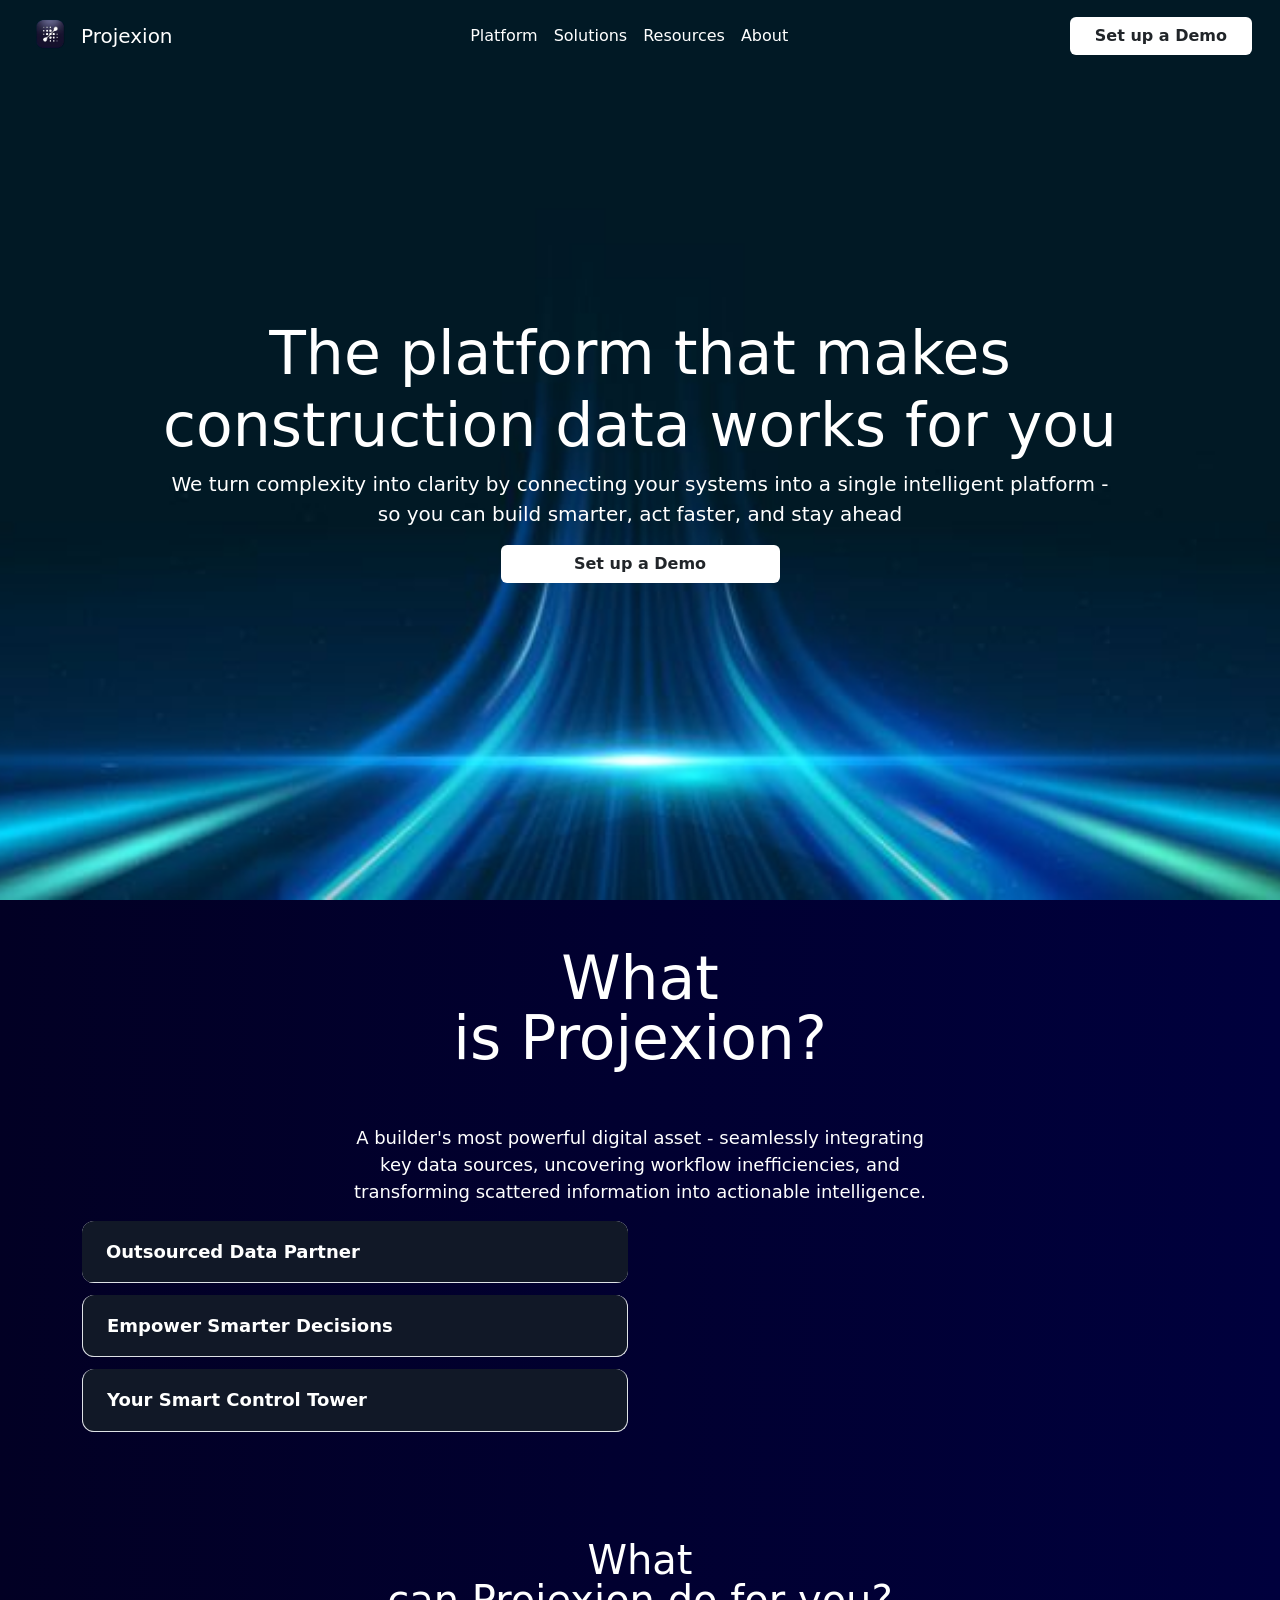
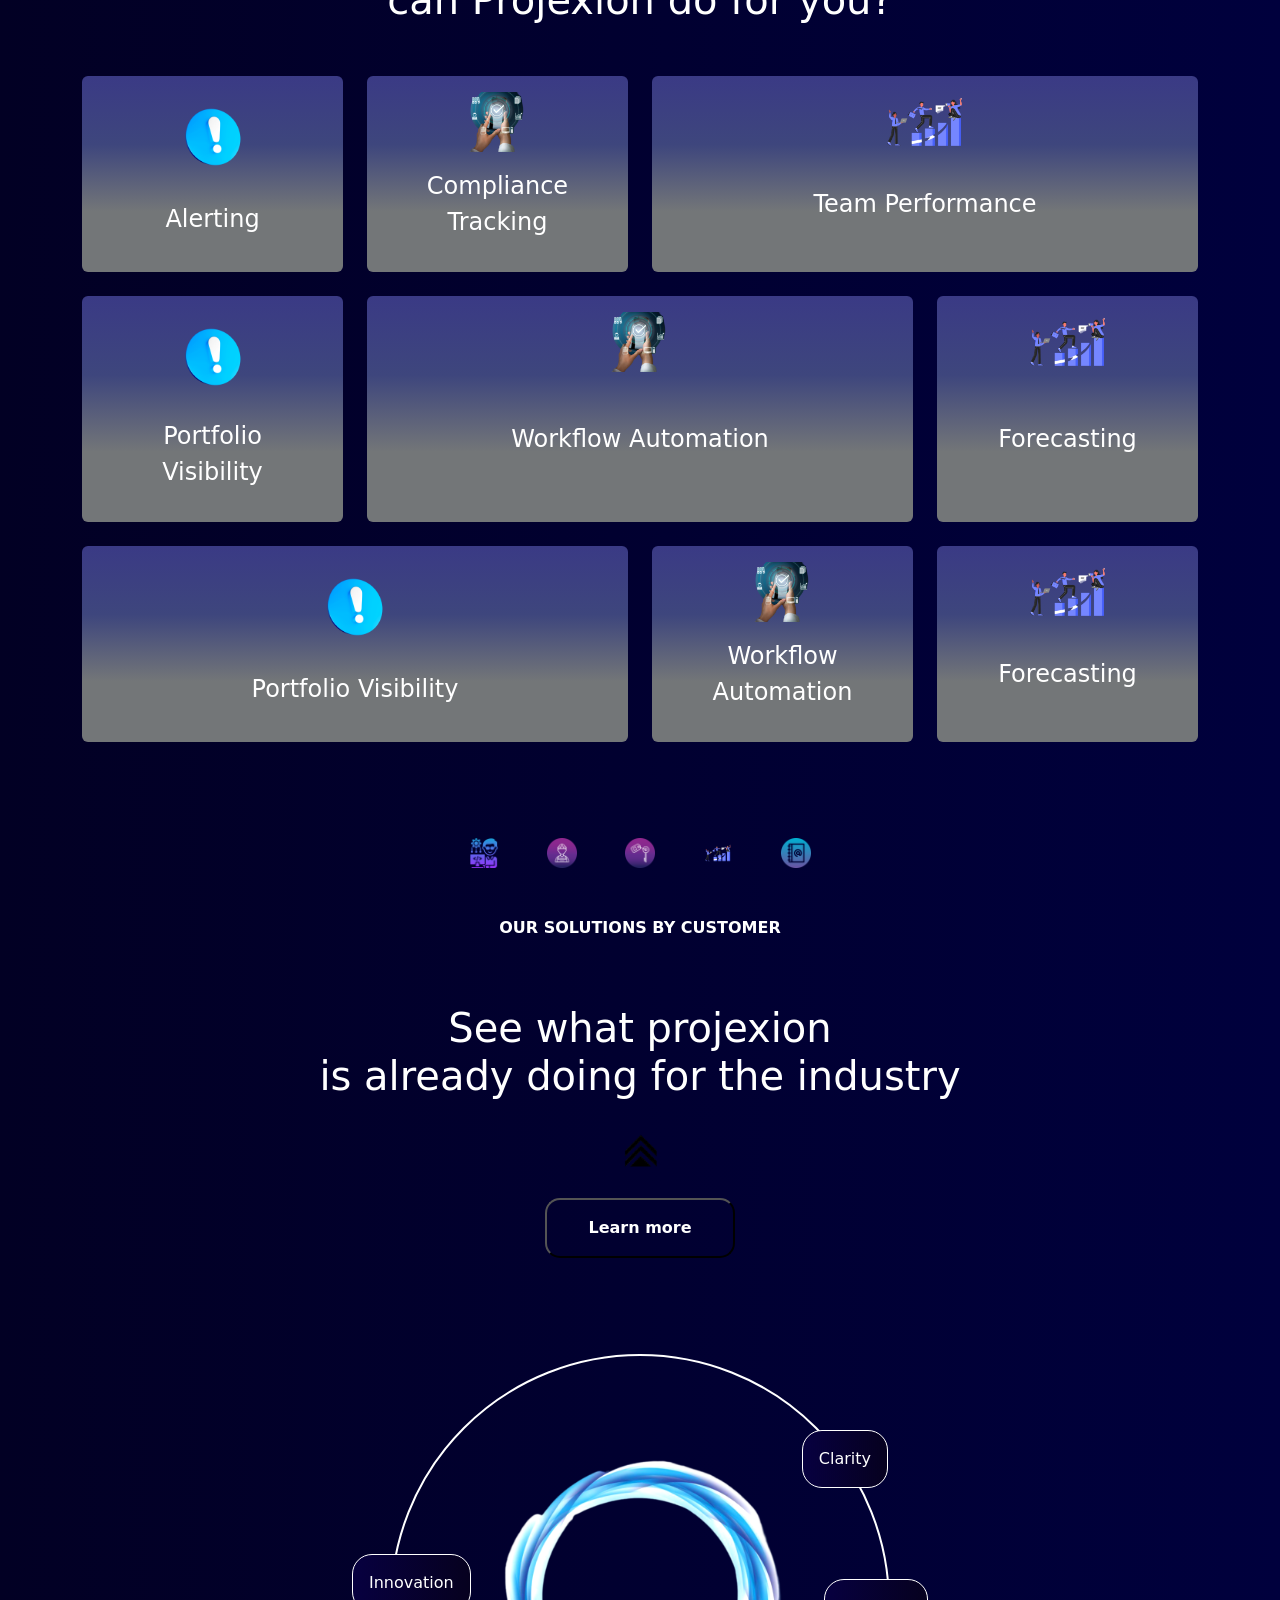
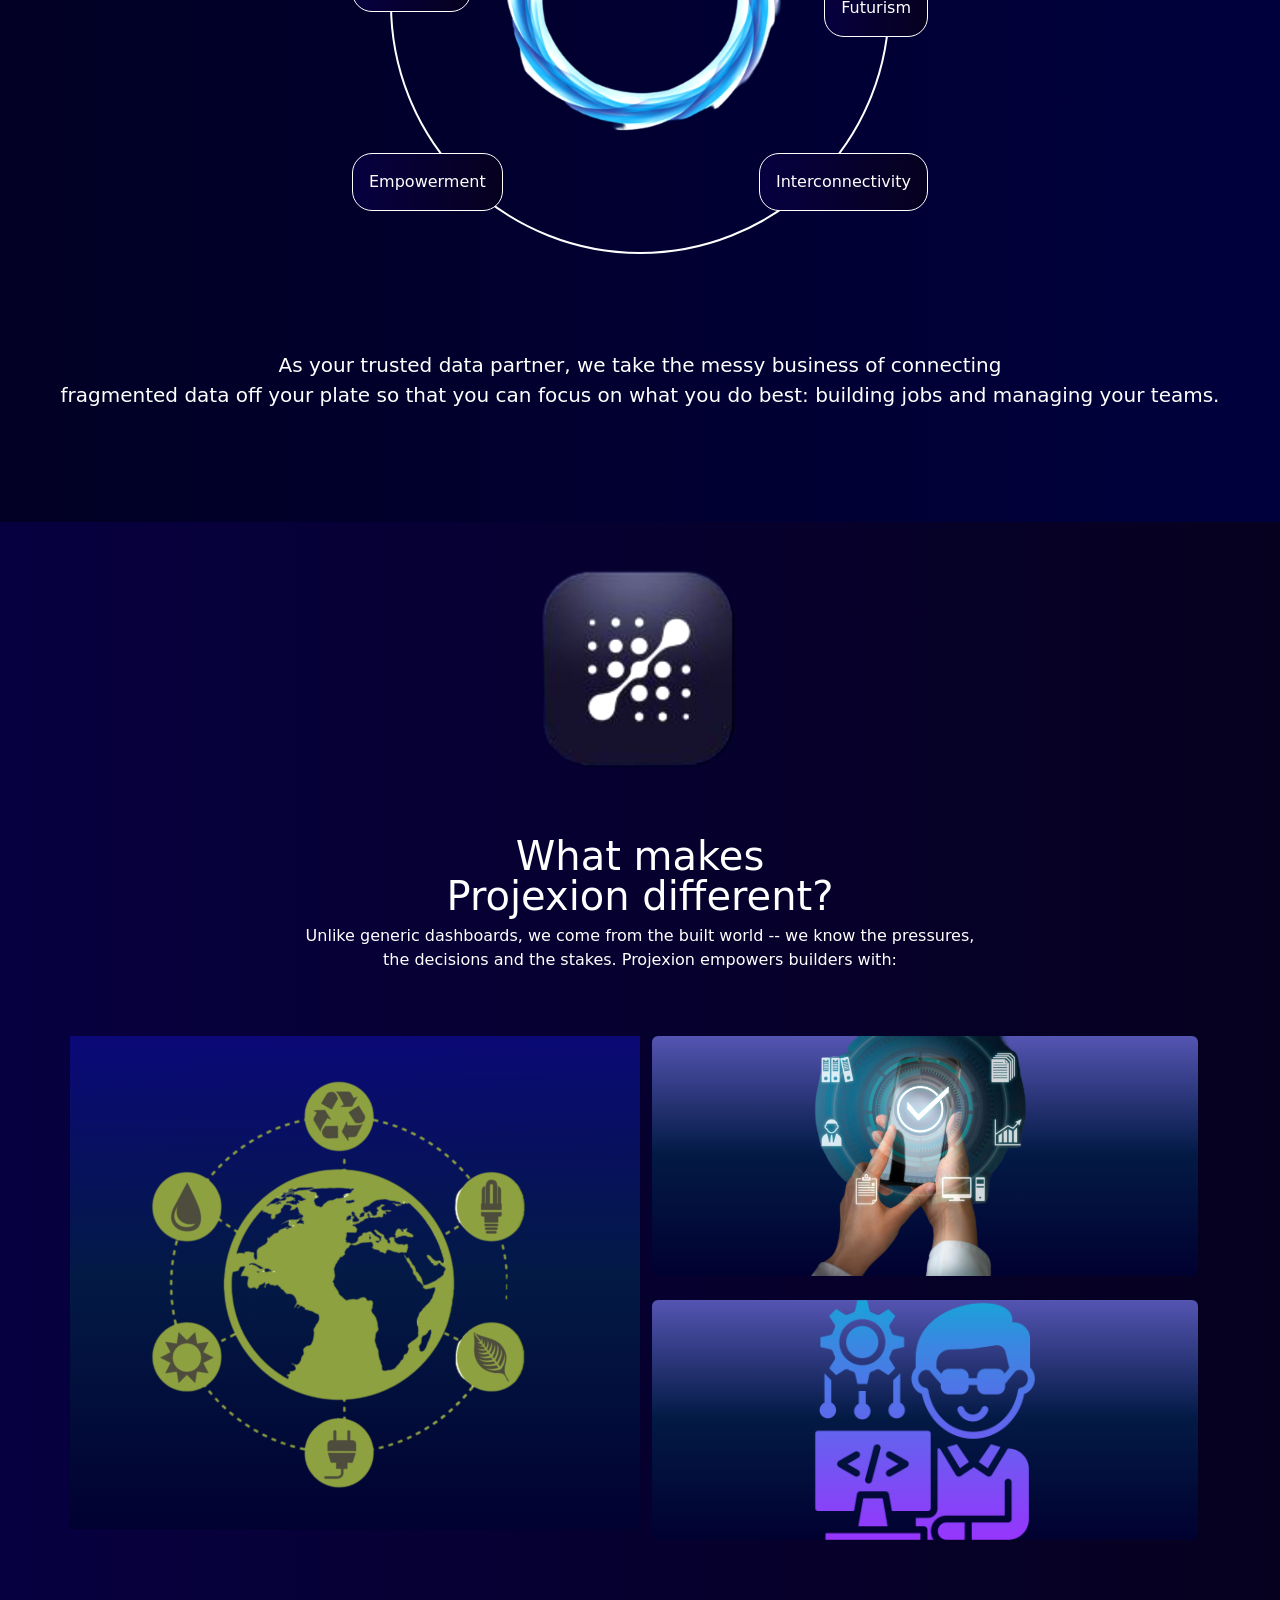
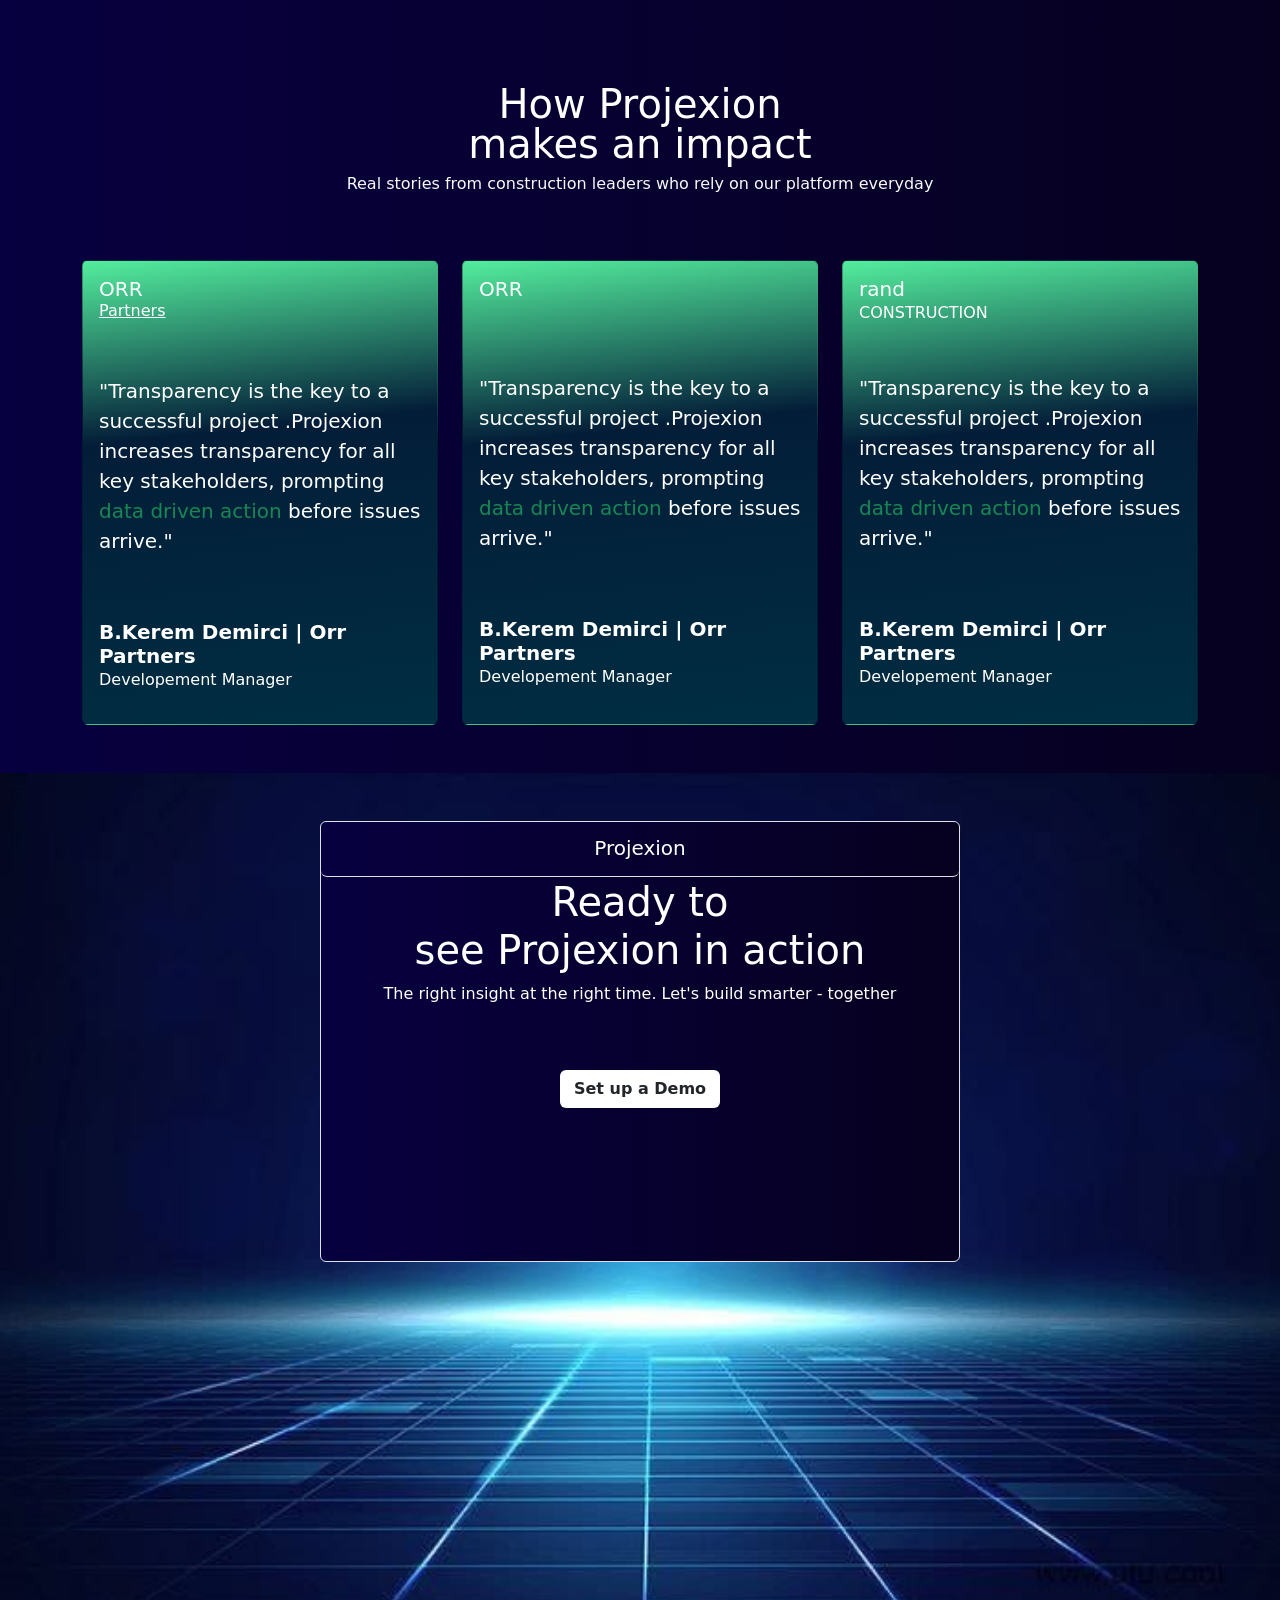
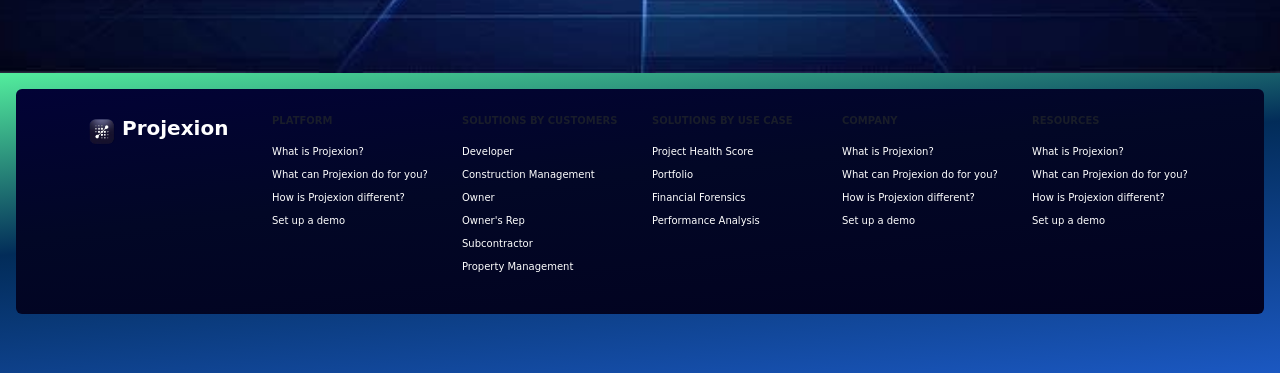
==== index.html @ 2409ef25 "I am building a Demo Project" ====
<!doctype html>
<html lang="en">
  <head>
    <meta charset="utf-8">
    <meta name="viewport" content="width=device-width, initial-scale=1">
    <link href="https://cdn.jsdelivr.net/npm/bootstrap@5.0.2/dist/css/bootstrap.min.css" rel="stylesheet" integrity="sha384-EVSTQN3/azprG1Anm3QDgpJLIm9Nao0Yz1ztcQTwFspd3yD65VohhpuuCOmLASjC" crossorigin="anonymous">
    <link rel="stylesheet" href="index.css">
    <title>Projexion</title>
  </head>
  <body>
    <nav class="navbar navbar-expand-lg navbar-light bg-transparent fixed-top px-3">
  <div class="container-fluid">
    <a class="navbar-brand d-flex align-items-center text-white" href="index.html">
      <img src="images/projexion.png" alt="Projexion" class="projexion-img">
      <span class="ms-2">Projexion</span>
    </a>
    <button class="navbar-toggler" type="button" data-bs-toggle="collapse" data-bs-target="#navbarSupportedContent" aria-controls="navbarSupportedContent" aria-expanded="false" aria-label="Toggle navigation">
      <span class="navbar-toggler-icon"></span>
    </button>
    <div class="collapse navbar-collapse" id="navbarSupportedContent">
      <ul class="navbar-nav mx-auto mb-2 mb-lg-0">
       <li class="nav-item">
          <a class="nav-link text-white" href="platform.html">
            Platform
          </a>
        </li>
        <li class="nav-item">
          <a class="nav-link text-white" href="solutions.html">
            Solutions
          </a>
        </li>
        <li class="nav-item">
          <a class="nav-link text-white" href="resources.html">
            Resources
          </a>
        </li>
        <li class="nav-item">
          <a class="nav-link text-white" href="about.html">
            About
          </a>
        </li>
      </ul>
      <form class="d-flex">
        <button class="btn text-dark bg-white fw-bold px-4" type="button" data-bs-toggle="modal" data-bs-target="#demoModal">
          Set up a Demo
        </button>
      </form>
    </div>
  </div>
</nav>

<main class="hero d-flex align-items-center justify-content-center py-5">
    <div class="container text-center">

        <h1 class="text-white">
            The platform that makes construction data works for you
        </h1>

        <p class="text-white fs-5">
            We turn complexity into clarity by connecting your systems
            into a single intelligent platform -
            <br>
            so you can build smarter, act faster, and stay ahead
        </p>

        <button class="btn text-dark bg-white w-25 fw-bold" type="submit">
            Set up a Demo
        </button>

    </div>
</main>

<section class="about d-flex align-items-center">
    <div class="container">

        <h3 class="text-white text-center lh-1 py-5">
            What<br>is Projexion?
        </h3>

        <p class="text-white text-center">
            A builder's most powerful digital asset - seamlessly integrating<br>
            key data sources, uncovering workflow inefficiencies, and<br>
            transforming scattered information into actionable intelligence.</p>
          <div class="row">
            <div class="col-lg-6 col-12 col-md-6">
  <div class="accordion" id="accordionExample">
  <div class="accordion-item border-0">
    <h2 class="accordion-header" id="headingOne">
      <button class="accordion-button bg-dark text-white" type="button" data-bs-toggle="collapse" data-bs-target="#collapseOne" aria-expanded="true" aria-controls="collapseOne">
        Outsourced Data Partner
      </button>
    </h2>
    <div id="collapseOne" class="accordion-collapse collapse" aria-labelledby="headingOne" data-bs-parent="#accordionExample">
      <div class="accordion-body background text-white">
        <strong>Projexion streamline the legacy data wrangling process, provoding clarity without the manual effort.</strong>
      </div>
    </div>
  </div>
  <div class="accordion-item">
    <h2 class="accordion-header" id="headingTwo">
      <button class="accordion-button collapsed bg-dark text-white" type="button" data-bs-toggle="collapse" data-bs-target="#collapseTwo" aria-expanded="false" aria-controls="collapseTwo">
        Empower Smarter Decisions
      </button>
    </h2>
    <div id="collapseTwo" class="accordion-collapse collapse" aria-labelledby="headingTwo" data-bs-parent="#accordionExample">
      <div class="accordion-body background text-white">
        <strong>This is the second item's accordion body.</strong> It is hidden by default, until the collapse plugin adds the appropriate classes that we use to style each element. These classes control the overall appearance, as well as the showing and hiding via CSS transitions. You can modify any of this with custom CSS or overriding our default variables. It's also worth noting that just about any HTML can go within the <code>.accordion-body</code>, though the transition does limit overflow.
      </div>
    </div>
  </div>
  <div class="accordion-item">
    <h2 class="accordion-header" id="headingThree">
      <button class="accordion-button collapsed bg-dark text-white" type="button" data-bs-toggle="collapse" data-bs-target="#collapseThree" aria-expanded="false" aria-controls="collapseThree">
        Your Smart Control Tower
      </button>
    </h2>
    <div id="collapseThree" class="accordion-collapse collapse" aria-labelledby="headingThree" data-bs-parent="#accordionExample">
      <div class="accordion-body background text-white">
        <strong>This is the third item's accordion body.</strong> It is hidden by default, until the collapse plugin adds the appropriate classes that we use to style each element. These classes control the overall appearance, as well as the showing and hiding via CSS transitions. You can modify any of this with custom CSS or overriding our default variables. It's also worth noting that just about any HTML can go within the <code>.accordion-body</code>, though the transition does limit overflow.
      </div>
    </div>
  </div>
</div>
            </div>
            <div class="col-lg-6 col-12 col-md-6">
              <img src="https://www.projexion.io/assets/product/hero-argus.webp" alt="" srcset="" class="img-fluid">
            </div>
          </div>
    </div>
</section>

<section class="another py-5">
  <h1 class="fs-1 text-center lh-1 py-5 text-white">What<br>can Projexion do for you?</h1>

  <div class="container">
    <div class="row g-4 justify-content-center">
      <div class="col-lg-3 col-md-6 col-12">
        <div class="card h-100 border-0 bg-transparent text-center p-3">
          <img src="images/alerting.png" class="img-fluid mx-auto card-img" alt="Alerting">
          <div class="card-body d-flex align-items-center justify-content-center p-3">
            <p class="card-text text-white fs-4 mb-0">Alerting</p>
          </div>
        </div>
      </div>

      <div class="col-lg-3 col-md-6 col-12">
        <div class="card h-100 border-0 bg-transparent text-center p-3">
          <img src="images/compliance tracking.png" class="img-fluid mx-auto card-img" alt="Compliance Tracking">
          <div class="card-body d-flex align-items-center justify-content-center p-3">
            <p class="card-text text-white fs-4 mb-0">Compliance Tracking</p>
          </div>
        </div>
      </div>

      <div class="col-lg-6 col-md-12 col-12">
        <div class="card h-100 border-0 bg-transparent text-center p-3">
          <img src="images/team.png" class="img-fluid mx-auto card-img" alt="Team Performance">
          <div class="card-body d-flex align-items-center justify-content-center p-3">
            <p class="card-text text-white fs-4 mb-0">Team Performance</p>
          </div>
        </div>
      </div>

      <div class="col-lg-3 col-md-6 col-12">
        <div class="card h-100 border-0 bg-transparent text-center p-3">
          <img src="images/alerting.png" class="img-fluid mx-auto card-img" alt="Portfolio Visibility">
          <div class="card-body d-flex align-items-center justify-content-center p-3">
            <p class="card-text text-white fs-4 mb-0">Portfolio Visibility</p>
          </div>
        </div>
      </div>

      <div class="col-lg-6 col-md-12 col-12">
        <div class="card h-100 border-0 bg-transparent text-center p-3">
          <img src="images/compliance tracking.png" class="img-fluid mx-auto card-img" alt="Workflow Automation">
          <div class="card-body d-flex align-items-center justify-content-center p-3">
            <p class="card-text text-white fs-4 mb-0">Workflow Automation</p>
          </div>
        </div>
      </div>

      <div class="col-lg-3 col-md-6 col-12">
        <div class="card h-100 border-0 bg-transparent text-center p-3">
          <img src="images/team.png" class="img-fluid mx-auto card-img" alt="Forecasting">
          <div class="card-body d-flex align-items-center justify-content-center p-3">
            <p class="card-text text-white fs-4 mb-0">Forecasting</p>
          </div>
        </div>
      </div>

      <div class="col-lg-6 col-md-12 col-12">
        <div class="card h-100 border-0 bg-transparent text-center p-3">
          <img src="images/alerting.png" class="img-fluid mx-auto card-img" alt="Portfolio Visibility">
          <div class="card-body d-flex align-items-center justify-content-center p-3">
            <p class="card-text text-white fs-4 mb-0">Portfolio Visibility</p>
          </div>
        </div>
      </div>

      <div class="col-lg-3 col-md-6 col-12">
        <div class="card h-100 border-0 bg-transparent text-center p-3">
          <img src="images/compliance tracking.png" class="img-fluid mx-auto card-img" alt="Workflow Automation">
          <div class="card-body d-flex align-items-center justify-content-center p-3">
            <p class="card-text text-white fs-4 mb-0">Workflow Automation</p>
          </div>
        </div>
      </div>

      <div class="col-lg-3 col-md-6 col-12">
        <div class="card h-100 border-0 bg-transparent text-center p-3">
          <img src="images/team.png" class="img-fluid mx-auto card-img" alt="Forecasting">
          <div class="card-body d-flex align-items-center justify-content-center p-3">
            <p class="card-text text-white fs-4 mb-0">Forecasting</p>
          </div>
        </div>
      </div>

    </div>
  </div>
</section>

<section class="learn py-5">
  <div class="container">
    <div class="justify-content-center align-items-center d-flex flex-wrap mx-auto gap-5">
      <img src="images/developer_15560207.png" alt="" class="img-fluid">
      <img src="images/worker_7313366.png" alt="" class="img-fluid">
      <img src="images/key-tag_9837189.png" alt="" class="img-fluid">
      <img src="images/team.png" alt="" class="img-fluid">
      <img src="images/sign_6243353.png" alt="" class="img-fluid">
    </div>
    <p class="text-center py-5 text-white fw-bold">OUR SOLUTIONS BY CUSTOMER</p>
    <h1 class="text-center fs-1 text-white">See what projexion <br>is already doing for the industry</h1>
    <div class="justify-content-center d-flex arrow">
      <img src="images/arrow.png" alt="" srcset="">
    </div>
    <div class="justify-content-center d-flex align-items-center">
    <button type="button" class="btn-outline-white bg-transparent text-white p-3 fw-bold">Learn more</button>
    </div>
  </div>
</section>

<section class="innovation py-5 d-flex justify-content-center">
  <div>
    <div class="hit d-flex align-items-center justify-content-center mb-5">
        <img src="images/circle.png" alt="" class="img-fluid">
        <button type="button" class="circle-btn p-3 clarity-btn">Clarity</button>
        <button type="button" class="circle-btn p-3 inter-btn">Interconnectivity</button>
        <button type="button" class="circle-btn p-3 futurism-btn">Futurism</button>
        <button type="button" class="circle-btn p-3 innovation-btn">Innovation</button>
        <button type="button" class="circle-btn p-3 empower-btn">Empowerment</button>
    </div>
  <div class="py-5 d-flex ">
  <p class="text-center text-white fs-5">As your trusted data partner, we take the messy business of connecting<br> 
    fragmented data off your plate so that you can focus on what you do best: building jobs and managing your teams.</p>
</div>
</div>

</section>
<section>
<div class="container-fluid difference">
  <div>
    <div class="align-items-center justify-content-center d-flex">
    <img src="images/projexion.png" alt="" srcset="" class="w-25">
    </div>
    <h1 class="text-center text-white fs-1 lh-1">What makes<br> Projexion different?</h1>
    <p class="text-center text-white">Unlike generic dashboards, we come from the built world -- we know the pressures, <br> the decisions and the stakes.
    Projexion empowers builders with:</p>
   <div class="container">
    <div class="row g-4 py-5">
        <div class="col-lg-6 just h-50">
            <div class="rounded">
                <img src="images/earth.png" alt="" class="img-fluid">
            </div>
        </div>
        <div class="col-lg-6">
            <div class="bg-white rounded mb-4 d-flex justify-content-center align-items-center three">
                <img src="images/compliance tracking.png" alt="" class="img-fluid two">
            </div>

            <div class="bg-white rounded d-flex justify-content-center align-items-center three">
                <img src="images/developer_15560207.png" alt="" class="img-fluid two">
            </div>
        </div>
    </div>
</div>
</div>
</section>

 <Section class="impact py-5 h-100"> 
  <div class="py-5">
    <h1 class="fs-1 lh-1 text-white text-center">How Projexion<br> makes an impact</h1>
    <p class="text-center text-light">Real stories from construction leaders who rely on our platform everyday</p>
  </div>
  <div class="container">
    <div class="row">
  <div class="col-sm-6 col-lg-4">
    <div class="card h-100">
      <div class="card-body">
        <h5 class="card-title text-white mb-0 user-select-none">ORR</h5>
        <h6 class="text-white text-decoration-underline user-select-none">Partners</h6>
        <p class="card-text fs-5 text-white py-5 text-left">"Transparency is the key to a successful project
          .Projexion increases transparency for all key stakeholders, prompting
          <span class="text-success">data driven action</span> before issues arrive."</p>
        <h5 class="text-white fw-bold fs-5 mb-0 user-select-none">B.Kerem Demirci | Orr Partners</h5>
        <p class="text-white user-select-none">Developement Manager</p>
      </div>
    </div>
  </div>
  <div class="col-sm-6 col-lg-4">
    <div class="card h-100">
      <div class="card-body">
         <h5 class="card-title text-white pb-3 user-select-none">ORR</h5>
        <p class="card-text fs-5 text-white py-5 text-left">"Transparency is the key to a successful project
          .Projexion increases transparency for all key stakeholders, prompting
          <span class="text-success">data driven action</span> before issues arrive."</p>
        <h5 class="text-white fw-bold fs-5 mb-0 user-select-none">B.Kerem Demirci | Orr Partners</h5>
        <p class="text-white user-select-none">Developement Manager</p>
      </div>
    </div>
  </div>
  <div class="col-sm-6 col-lg-4">
    <div class="card h-100">
      <div class="card-body">
         <h5 class="card-title text-white mb-0 user-select-none">rand</h5>
        <p class="text-white mb-0 user-select-none">CONSTRUCTION</p>
        <p class="card-text fs-5 text-white py-5 text-left">"Transparency is the key to a successful project
          .Projexion increases transparency for all key stakeholders, prompting
          <span class="text-success">data driven action</span> before issues arrive."</p>
        <h5 class="text-white fw-bold fs-5 mb-0 user-select-none">B.Kerem Demirci | Orr Partners</h5>
        <p class="text-white user-select-none">Developement Manager</p>
      </div>
    </div>
  </div>
</div>
  </div>
</Section>

<section class="ready py-5">
  <div class="container py-5 w-50 rounded p-0 h-100 all border">
   <div class="row">
    <div class="col d-flex align-items-center justify-content-center mb-0 border-light ready-projexion">
      <h5 class="bg-transparent text-center text-white w-100 p-3 rounded border-bottom">Projexion</h5>
    </div>
   </div>
   <div class="row">
    <div class="col mt-0 align-items-center justify-content-center ready-action">
      <h3 class="bg-transparent text-center text-white w-100 px-3 rounded fs-1">Ready to <br>see Projexion in action</h3>
      <p class="text-white text-center">The right insight at the right time. Let's build smarter - together</p>
      <div class="justify-content-center d-flex py-5">
      <button type="button" class="btn text-dark bg-white w-25 fw-bold" data-bs-toggle="modal" data-bs-target="#demoModal">Set up a Demo</button>
      </div>
    </div>
   </div>
  </div>
</section>

<div class="modal fade" id="demoModal" tabindex="-1" aria-labelledby="demoModalLabel" aria-hidden="true">
    <div class="modal-dialog modal-dialog-scrollable">
        <div class="modal-content">
            <div class="modal-header">
                <h5 class="modal-title" id="demoModalLabel">
                    Modal title
                </h5>
                <button type="button" class="btn-close" data-bs-dismiss="modal" aria-label="Close"></button>
            </div>
            <div class="modal-body">
                <p>Modal body text goes here.</p>
            </div>
            <div class="modal-footer">
                <button type="button" class="btn btn-secondary" data-bs-dismiss="modal">Close</button>
                <button type="button" class="btn btn-primary">Save changes</button>
            </div>
        </div>
    </div>
</div>
<section class="last p-3">
<footer class="footer p-4 rounded">
    <div class="container">
        <div class="row g-4">
            <div class="col-lg-2 col-md-4 col-12 d-flex">
              <img src="images/projexion.png" alt="" srcset="">
                <p>
                    <a href="#" class="text-decoration-none text-white fw-bold fs-5">Projexion</a>
                </p>
            </div>

            <div class="col-lg-2 col-md-4 col-6">
                <p>
                    <a href="#" class="text-decoration-none text-white text-muted fw-bold text-uppercase">Platform</a>
                </p>
                <ul class="list-unstyled">
                    <li><a href="#">What is Projexion?</a></li>
                    <li><a href="#">What can Projexion do for you?</a></li>
                    <li><a href="#">How is Projexion different?</a></li>
                    <li><a href="#">Set up a demo</a></li>
                </ul>
            </div>
            <div class="col-lg-2 col-md-4 col-6">
                <p>
                  <a href="#" class="text-decoration-none text-white text-muted fw-bold text-uppercase">Solutions by customers</a>
                </p>
                <ul class="list-unstyled">
                    <li><a href="#">Developer</a></li>
                    <li><a href="#">Construction Management</a></li>
                    <li><a href="#">Owner</a></li>
                    <li><a href="#">Owner's Rep</a></li>
                    <li><a href="#">Subcontractor</a></li>
                    <li><a href="#">Property Management</a></li>
                </ul>
            </div>
            <div class="col-lg-2 col-md-4 col-6">
                <p>
                    <a href="#" class="text-decoration-none text-white text-muted fw-bold text-uppercase">Solutions by use Case</a>
                </p>
                <ul class="list-unstyled">
                    <li><a href="#">Project Health Score</a></li>
                    <li><a href="#">Portfolio</a></li>
                    <li><a href="#">Financial Forensics</a></li>
                    <li><a href="#">Performance Analysis</a></li>
                </ul>
            </div>
            <div class="col-lg-2 col-md-4 col-6">
                <p>
                    <a href="#" class="text-decoration-none text-white text-muted fw-bold text-uppercase">Company</a>
                </p>
                <ul class="list-unstyled">
                    <li><a href="#">What is Projexion?</a></li>
                    <li><a href="#">What can Projexion do for you?</a></li>
                    <li><a href="#">How is Projexion different?</a></li>
                    <li><a href="#">Set up a demo</a></li>
                </ul>
            </div>
            <div class="col-lg-2 col-md-4 col-6">
                <p>
                    <a href="#" class="text-decoration-none text-white text-muted fw-bold text-uppercase">Resources</a>
                </p>
                <ul class="list-unstyled">
                    <li><a href="#">What is Projexion?</a></li>
                    <li><a href="#">What can Projexion do for you?</a></li>
                    <li><a href="#">How is Projexion different?</a></li>
                    <li><a href="#">Set up a demo</a></li>
                </ul>
            </div>
        </div>
    </div>
</footer>
</section>

    <script src="https://cdn.jsdelivr.net/npm/bootstrap@5.0.2/dist/js/bootstrap.bundle.min.js" integrity="sha384-MrcW6ZMFYlzcLA8Nl+NtUVF0sA7MsXsP1UyJoMp4YLEuNSfAP+JcXn/tWtIaxVXM" crossorigin="anonymous"></script>
  </body>
</html>
---- index.css ----
body {
    overflow-x: hidden;
}
.projexion-img {
    width: 45px;
}
.hero {
    min-height: 100vh;
    background-image: url("images/hero-image.jpg");
    background-size: cover;
    background-position: center;
    background-repeat: no-repeat;
}

.hero h1 {
    font-size: clamp(2rem, 5vw, 60px);
}

.hero p {
    font-size: clamp(1rem, 2vw, 20px);
}

.about {
background: #020024;
background: linear-gradient(90deg, rgba(2, 0, 36, 1) 0%, rgba(0, 0, 61, 1) 100%, rgba(0, 123, 255, 1) 100%);
}

.about h3 {
    font-size: clamp(2.5rem, 5vw, 60px);
}

.about p {
    font-size: clamp(1rem, 2vw, 18px);
}

.background {
   background: hsla(0, 0%, 100%, 0.945);
}

.accordion-button::after {
    display: none;
}

.accordion-button:focus {
    box-shadow: none;
}

.accordion-item {
    margin-bottom: 12px;
    border-radius: 12px !important;
    overflow: hidden;
    transition: transform 3s ease;
}

.accordion-button {
    background-color: #111827 !important;
    color: white !important;
    padding: 20px 24px;
    font-size: 18px;
    font-weight: 600;
    transition: background-color 0.3s ease;
}

.accordion-button:hover {
    background-color: #1f2937 !important;
}

.accordion-collapse {
    display: none;
}

.accordion-item:hover .accordion-collapse {
    display: block;
    transform: translateY(-2px);
}

.accordion-body {
    background-color: #1f2937;
    color: white;
    padding: 20px 24px;
    line-height: 1.7;
}
.another {
background: #020024;
background: linear-gradient(90deg, rgba(2, 0, 36, 1) 0%, rgba(0, 0, 61, 1) 100%, rgba(0, 123, 255, 1) 100%);
}
.card {
background: #3a3a85;
background: linear-gradient(180deg, rgba(58, 58, 133, 1) 0%, rgba(62, 70, 125, 1) 35%, rgba(115, 118, 120, 1) 69%);
}

.card img {
    width: 90px;
    max-width: 100%;
    height: auto;
}
.learn {
background: #020024;
background: linear-gradient(90deg, rgba(2, 0, 36, 1) 0%, rgba(0, 0, 61, 1) 100%, rgba(0, 123, 255, 1) 100%);
}
.learn img {
    width: 30px;
    transition: transform 0.3s ease;
}   
.learn img:hover {
    display: block;
    transform: scale(1.5);
}
.learn button {
    width: 190px;
    border-radius: 15px;
    transition: transform 0.3s ease;
}
.learn button:hover {
    transform: scale(1.1);
}
.arrow img {
    width: 90px;
}
.innovation {
background: #020024;
background: linear-gradient(90deg, rgba(2, 0, 36, 1) 0%, rgba(0, 0, 61, 1) 100%, rgba(0, 123, 255, 1) 100%);
overflow: visible;
}

.hit {
    position: relative;
    width: min(500px, 85vw);
    height: min(500px, 85vw);
    border: 2px solid white;
    border-radius: 50%;
    padding: 20px;
    margin: 0 auto;
}

.hit img {
    width: 100%;
    height: 100%;
    object-fit: contain;
}

.circle-btn {
    position: absolute;
    border: 1px solid white;
    border-radius: 20px;
    color: white;
    background: linear-gradient(90deg, rgba(7, 0, 64, 1) 0%, rgba(6, 1, 31, 1) 100%);
}
.clarity-btn {
    right: 0px;
    top: 15%;
}
.futurism-btn {
    right: -40px;
    top: 45%;
}
.inter-btn {
    right: -40px;
    top: 80%;
}
.innovation-btn {
    left: -40px;
    top: 40%;
}
.empower-btn {
    left: -40px;
    top: 80%;
}
.difference {
    background: linear-gradient(90deg, rgba(7, 0, 64, 1) 0%, rgba(6, 1, 31, 1) 100%);
}
.impact {
    background: linear-gradient(90deg, rgba(7, 0, 64, 1) 0%, rgba(6, 1, 31, 1) 100%);
    overflow: hidden;
}
.impact .card {
    background: #002e42;
background: linear-gradient(354deg, rgba(0, 46, 66, 1) 0%, rgba(3, 29, 56, 1) 63%, rgba(83, 237, 157, 1) 100%);
}
.ready {
    min-height: 100vh;
    background-image: url("images/ready.jpg");
    background-size: cover;
    background-position: center;
    background-repeat: no-repeat;
}
.ready-projexion {
    position: relative;
    bottom: 50px;
}
.ready-action {
    position: relative;
    bottom: 57px;
}
.ready .all {
    background: linear-gradient(90deg, rgba(7, 0, 64, 1) 0%, rgba(6, 1, 31, 1) 100%);
}

@media (max-width: 768px) {
    .hero h1 {
        font-size: 2.5rem;
    }

    .hero p {
        font-size: 1rem;
    }

    .hero button {
        width: auto !important;
        padding: 12px 25px;
    }

    .hit {
        width: 80vw;
        height: 80vw;
    }

    .circle-btn {
        font-size: 12px;
        padding: 8px !important;
    }

    .futurism-btn,
    .inter-btn {
        right: -20px;
    }

    .innovation-btn,
    .empower-btn {
        left: -20px;
    }
}
.last {
    background: linear-gradient(354deg, rgba(27, 88, 194, 1) 0%, rgba(2, 44, 89, 1) 58%, rgba(83, 237, 157, 1) 100%);
    min-height: 300px;
    max-height: 350px;
}

.footer {
    background: linear-gradient(354deg, rgba(2, 2, 31, 1) 0%, rgba(2, 7, 38, 1) 58%, rgba(2, 2, 54, 1) 100%);
}

.footer li {
    font-size: 10px;
    margin-bottom: 8px;
}

.footer p {
    font-size: 10px;
}

.footer a {
    text-decoration: none;
    color: white;
}
.footer img {
    width: auto;
    height: 40px;
}
.just {
background: #010130;
background: linear-gradient(0deg, rgba(1, 1, 48, 1) 0%, rgba(3, 26, 69, 1) 51%, rgba(12, 12, 145, 0.7) 100%);
}
.two {
    height: 240px;
    width: auto;
}
.three {
    background: #010130;
background: linear-gradient(0deg, rgba(1, 1, 48, 1) 0%, rgba(3, 26, 69, 1) 51%, rgba(12, 12, 145, 0.7) 100%);
}
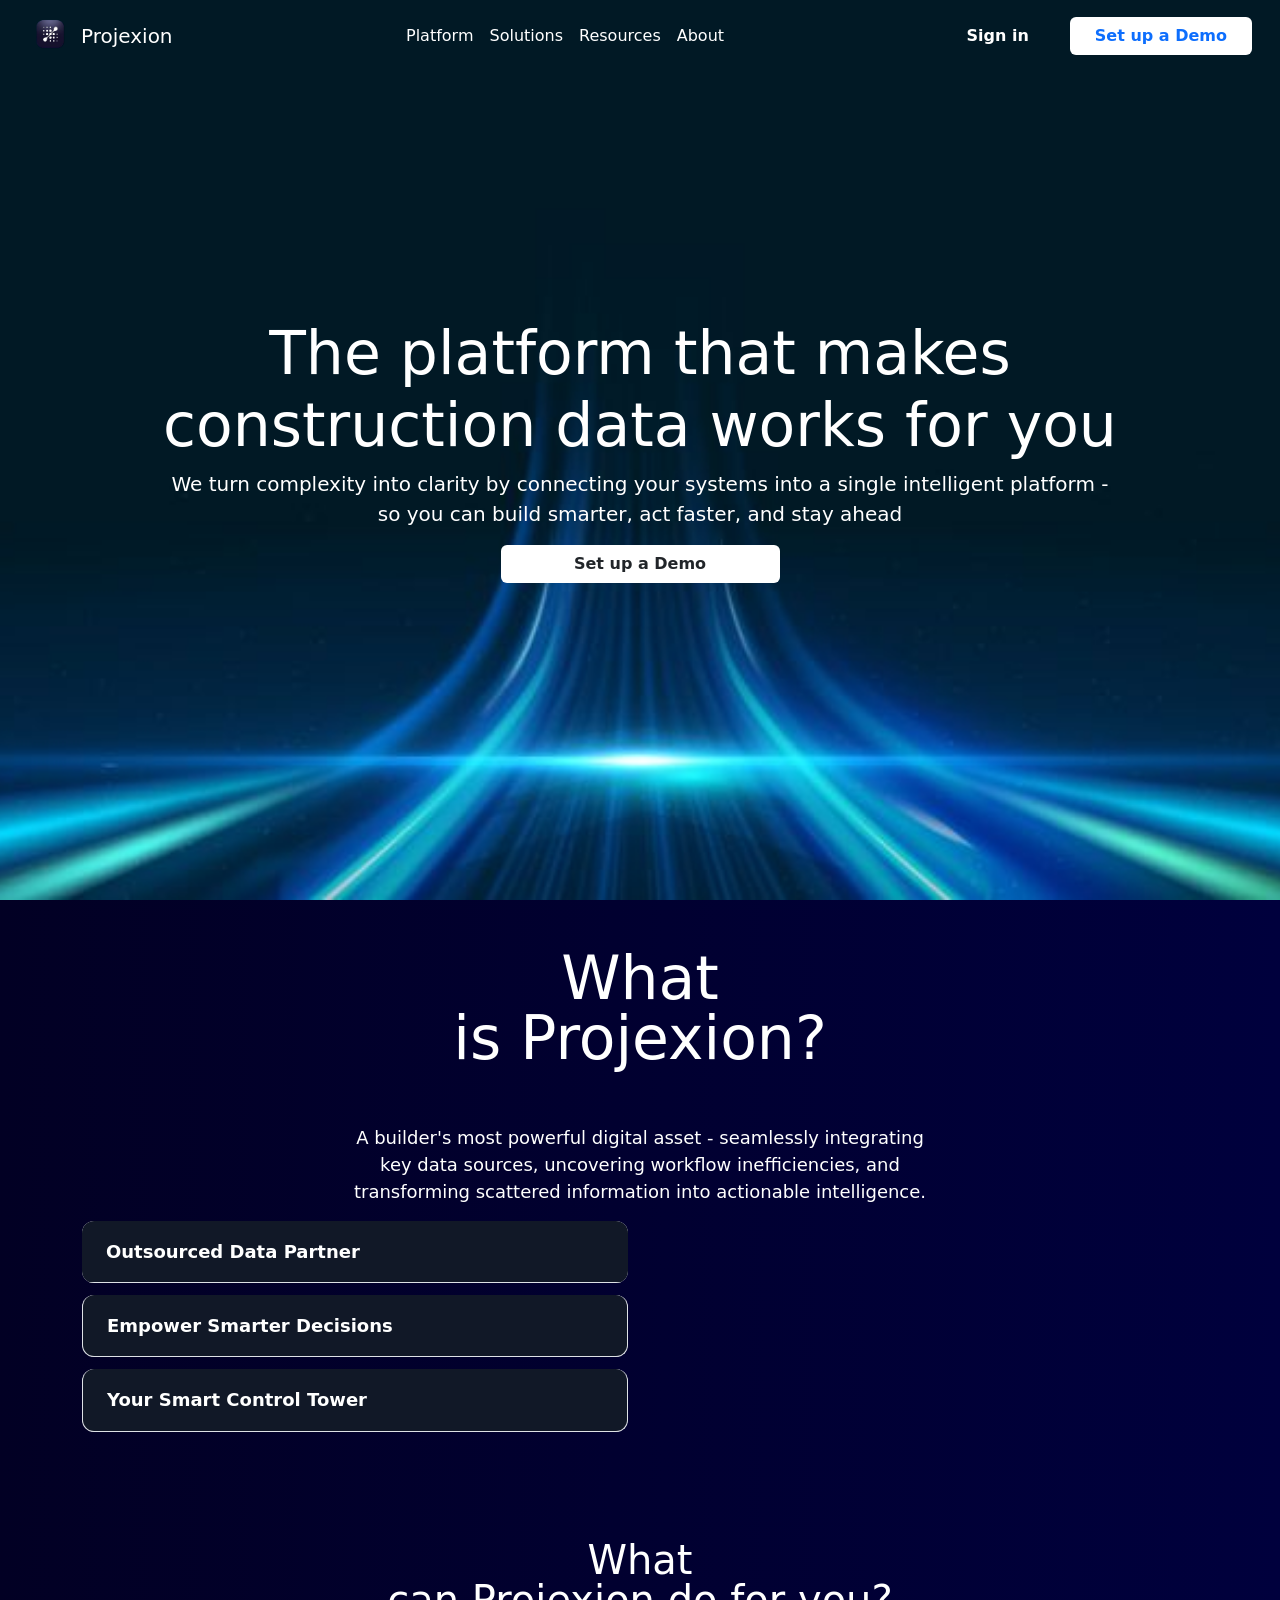
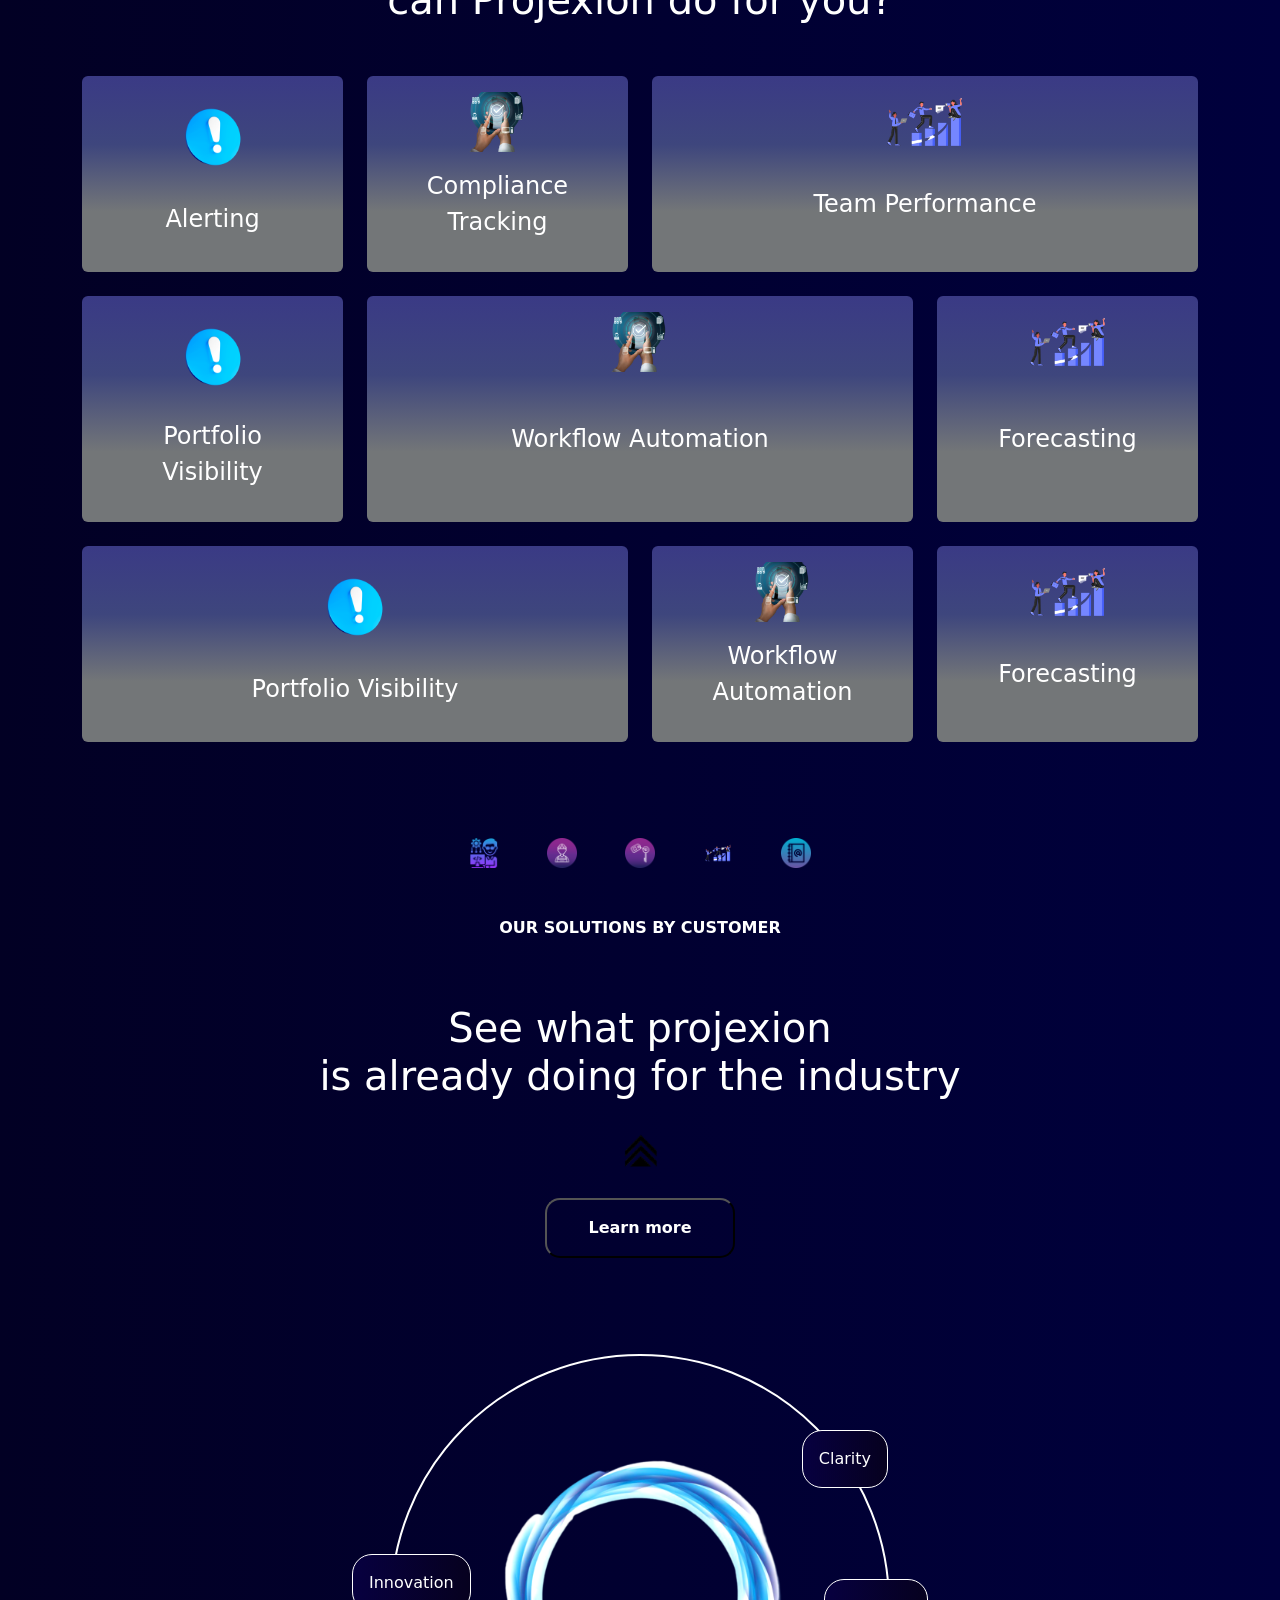
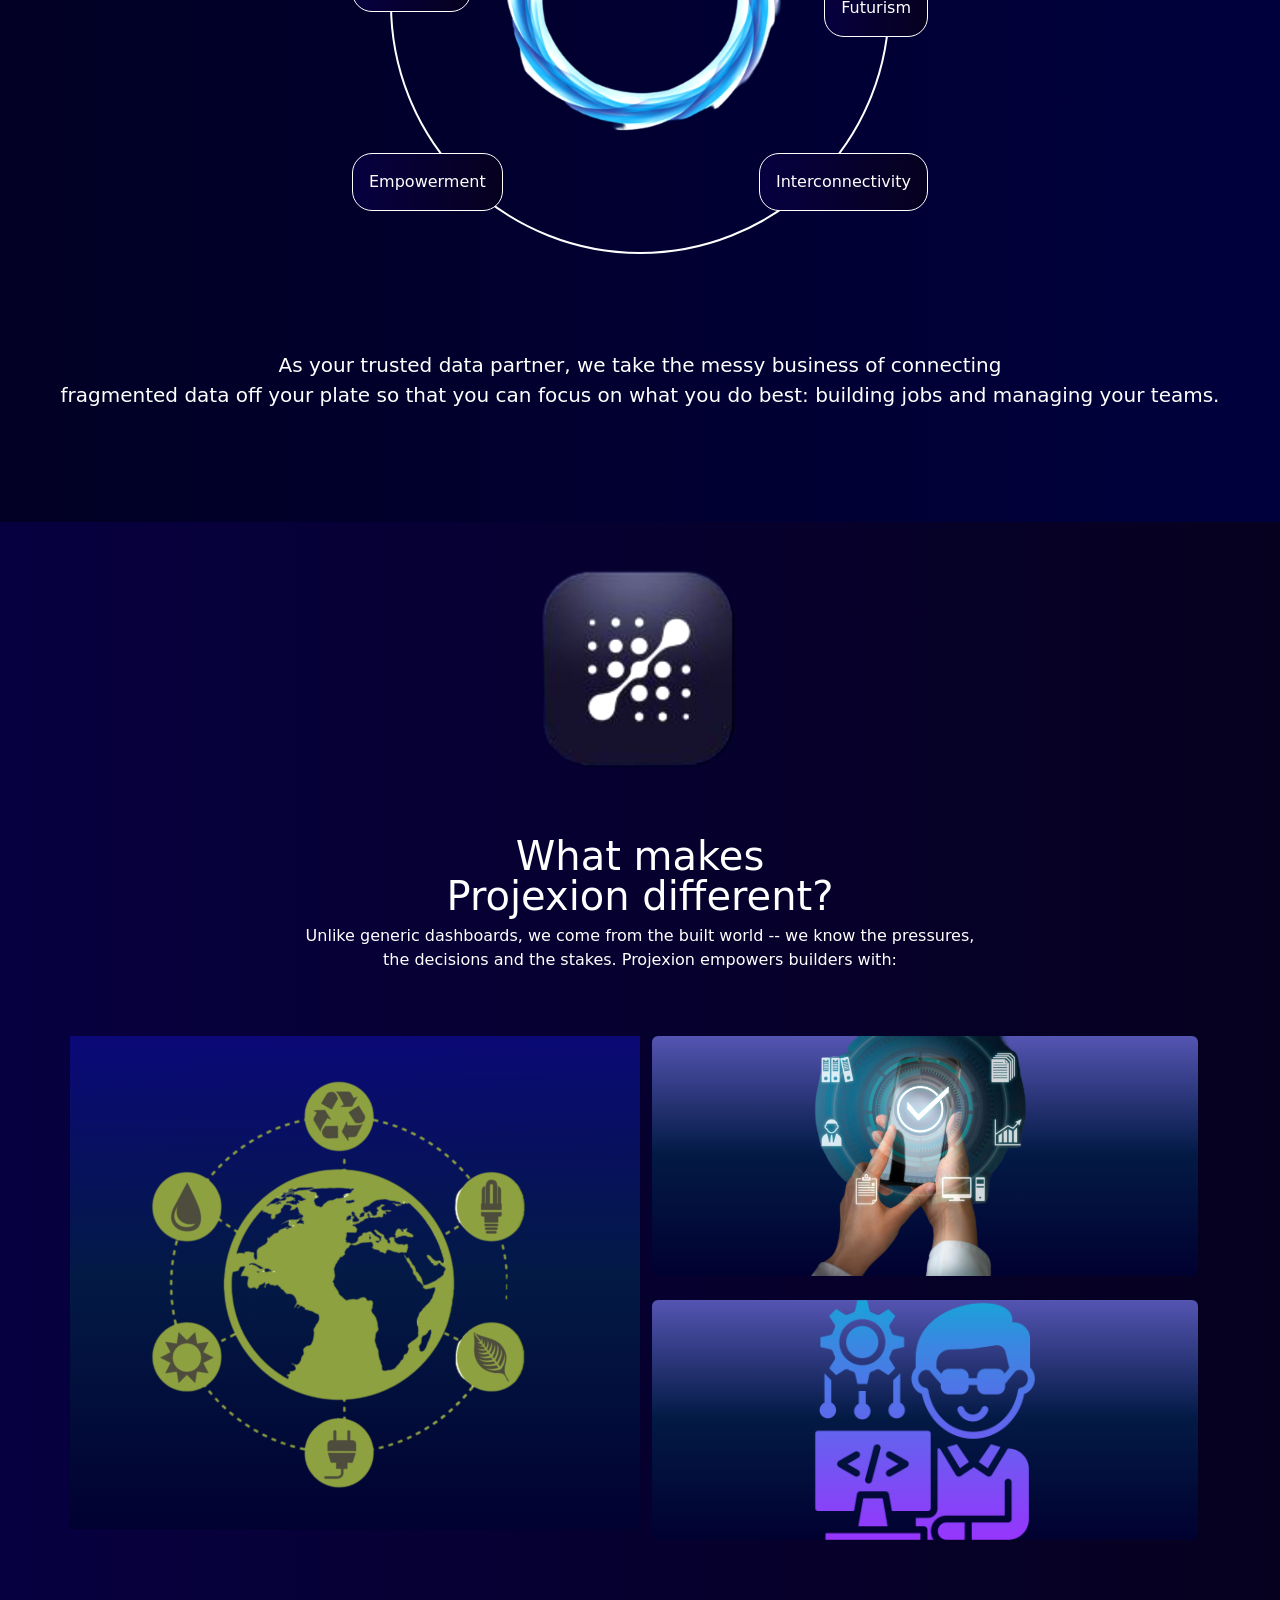
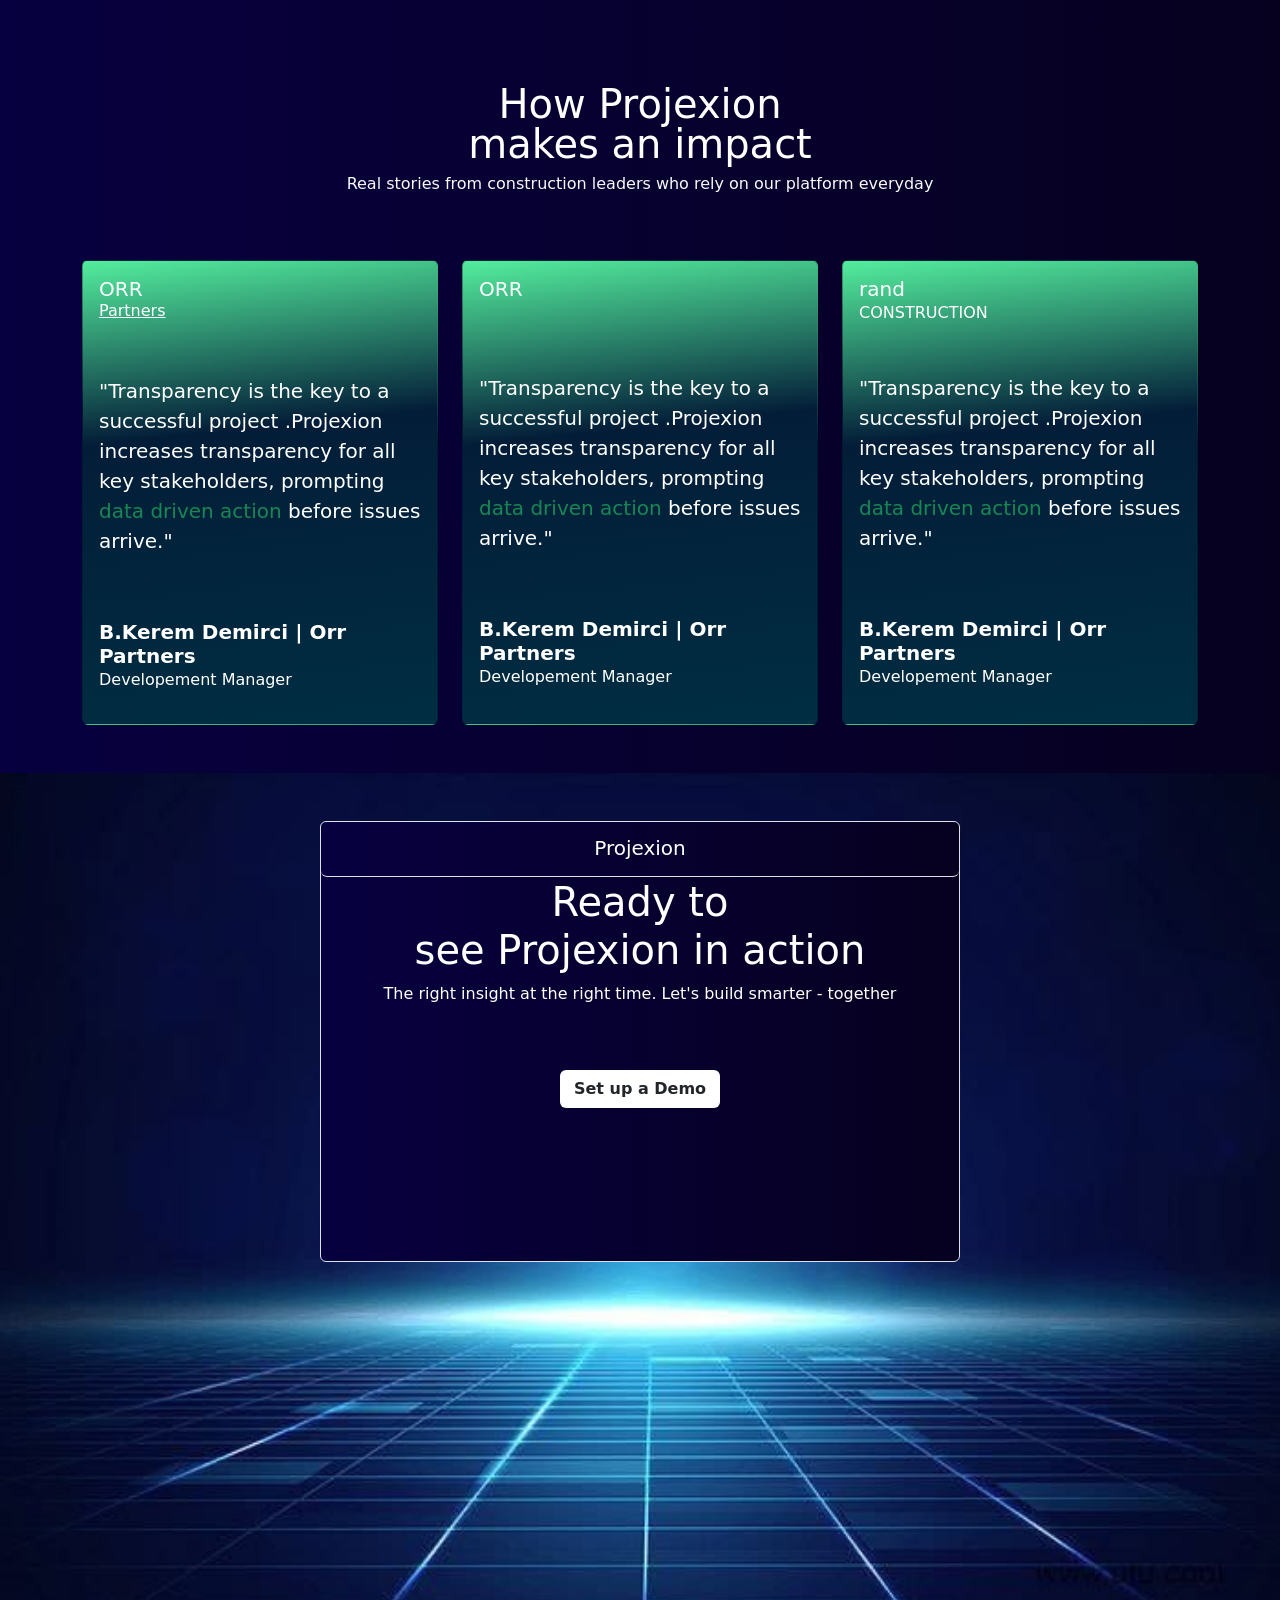
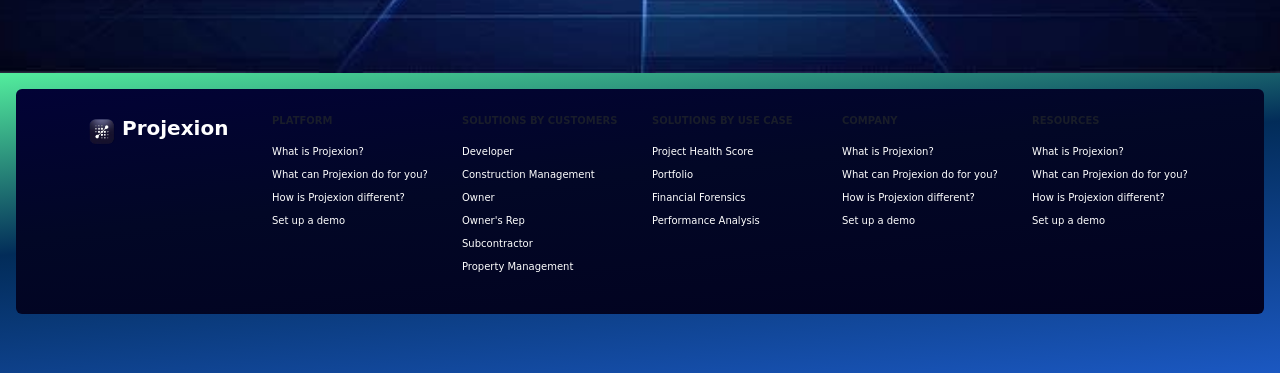
==== commit 08091a8f: "I am building Projexion" ====
--- a/index.html
+++ b/index.html
@@ -30,7 +30,7 @@
           </a>
         </li>
         <li class="nav-item">
-          <a class="nav-link text-white" href="resources.html">
+          <a class="nav-link text-white" href="customer.html">
             Resources
           </a>
         </li>
@@ -40,9 +40,12 @@
           </a>
         </li>
       </ul>
-      <form class="d-flex">
-        <button class="btn text-dark bg-white fw-bold px-4" type="button" data-bs-toggle="modal" data-bs-target="#demoModal">
-          Set up a Demo
+        <form class="d-flex gap-3">
+        <button class="btn text-white set fw-bold px-4 " type="submit">
+             <a href="sign.html" class="text-decoration-none text-white">Sign in</a>
+            </button>
+            <button class="btn text-primary bg-white fw-bold px-4 " type="submit">
+          <a href="demo.html" class="text-decoration-none text-primary">Set up a Demo</a>
         </button>
       </form>
     </div>
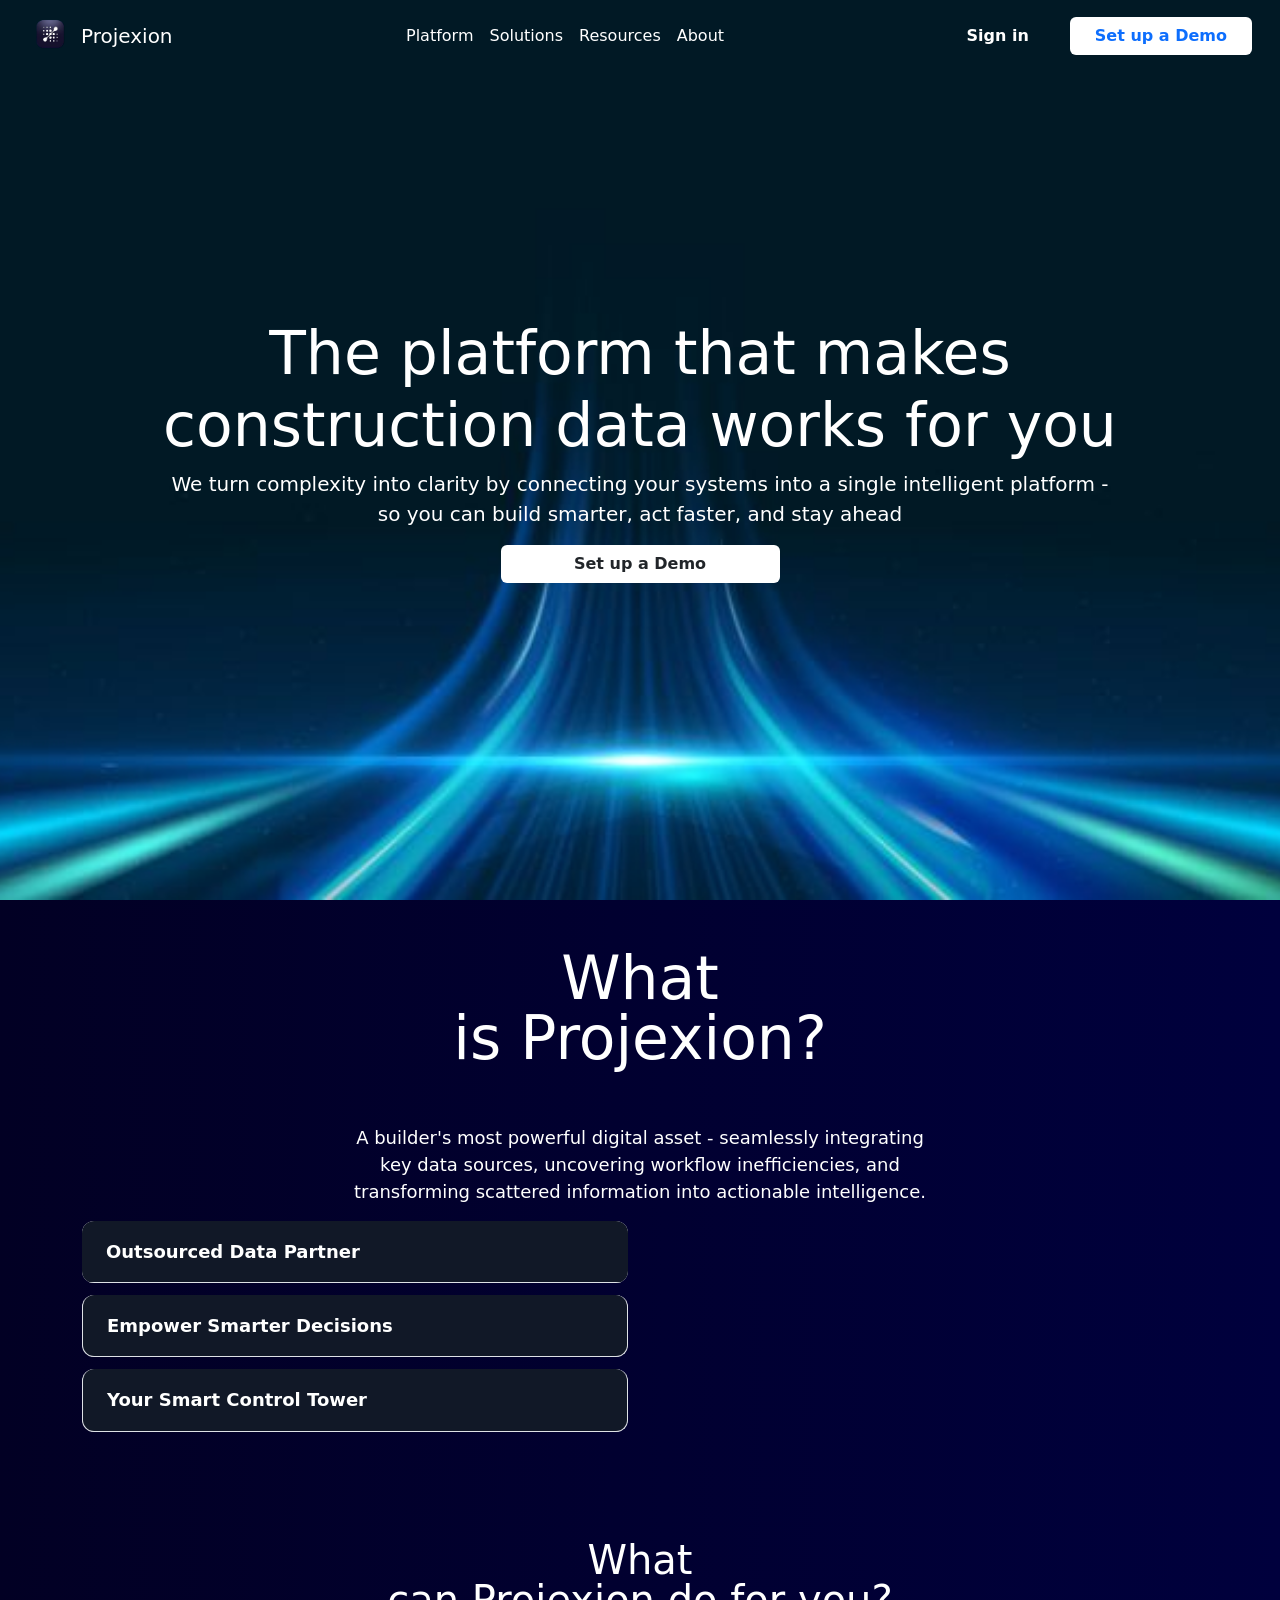
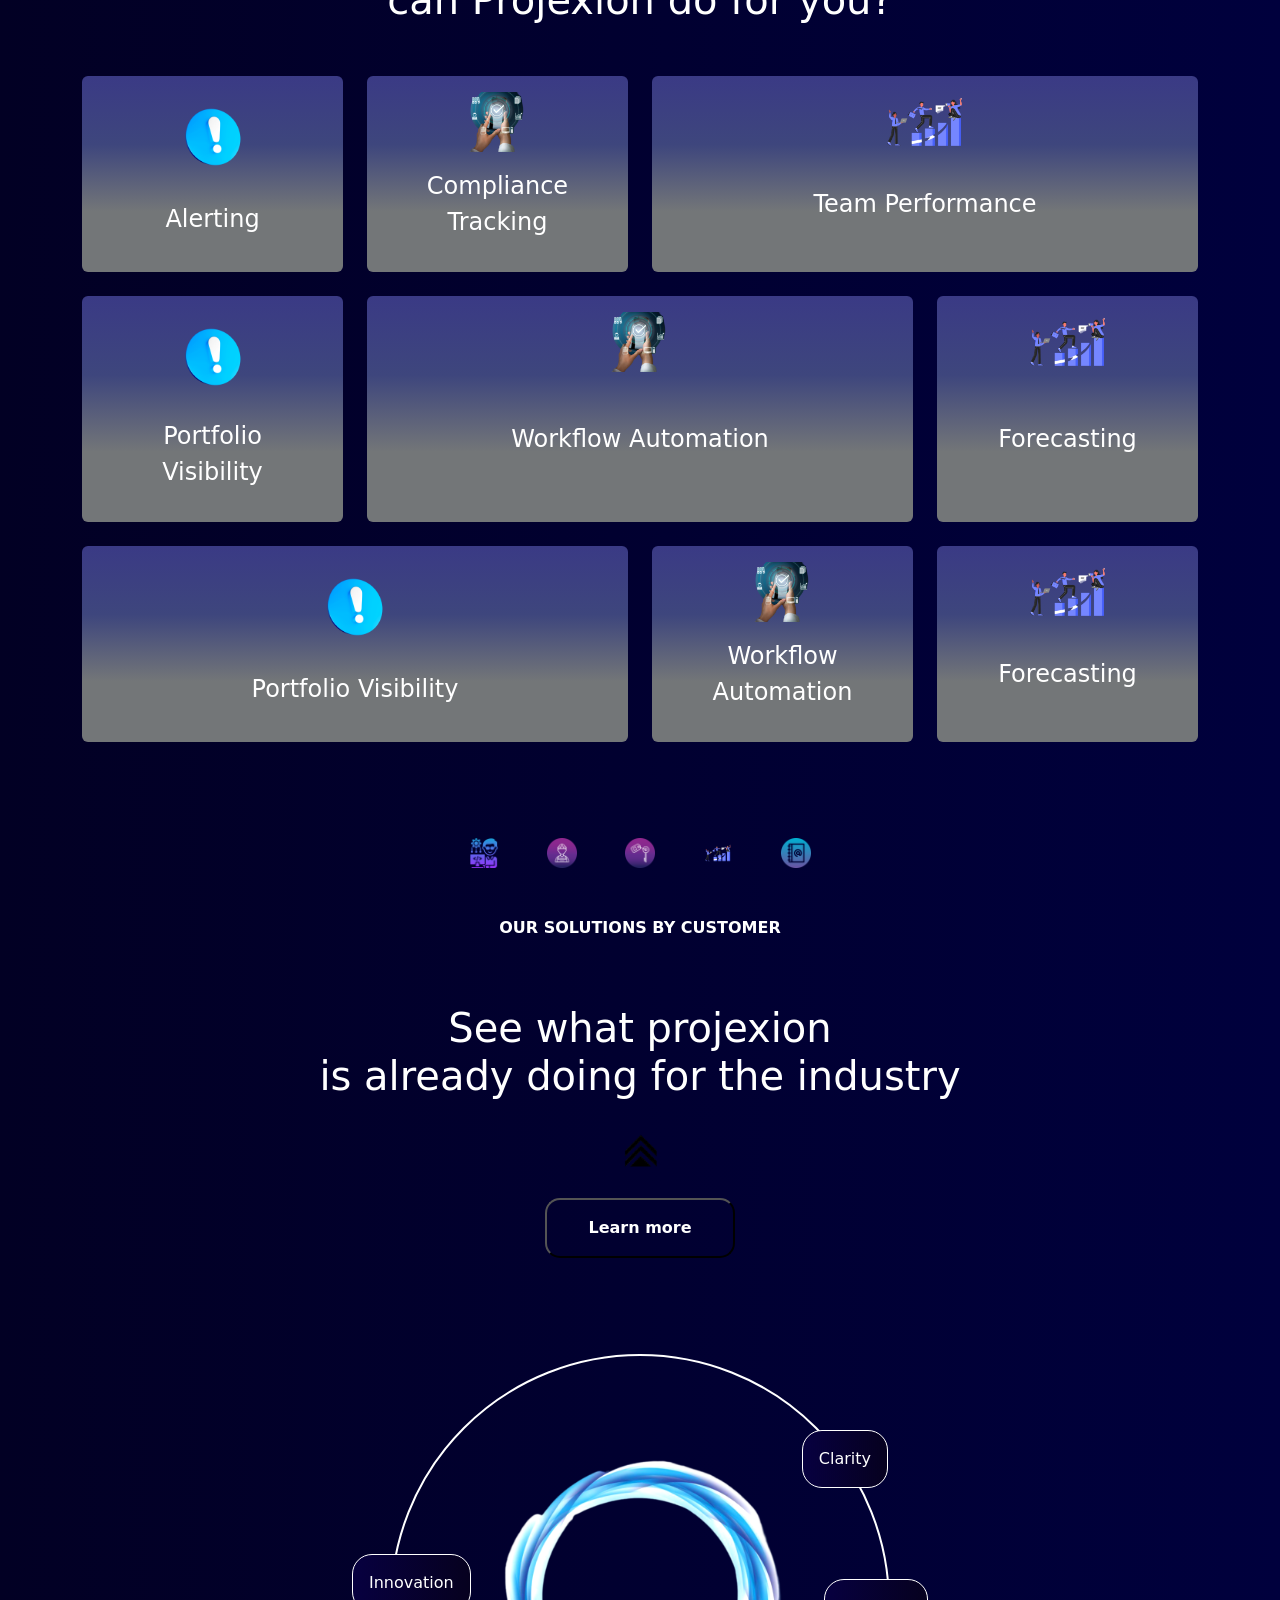
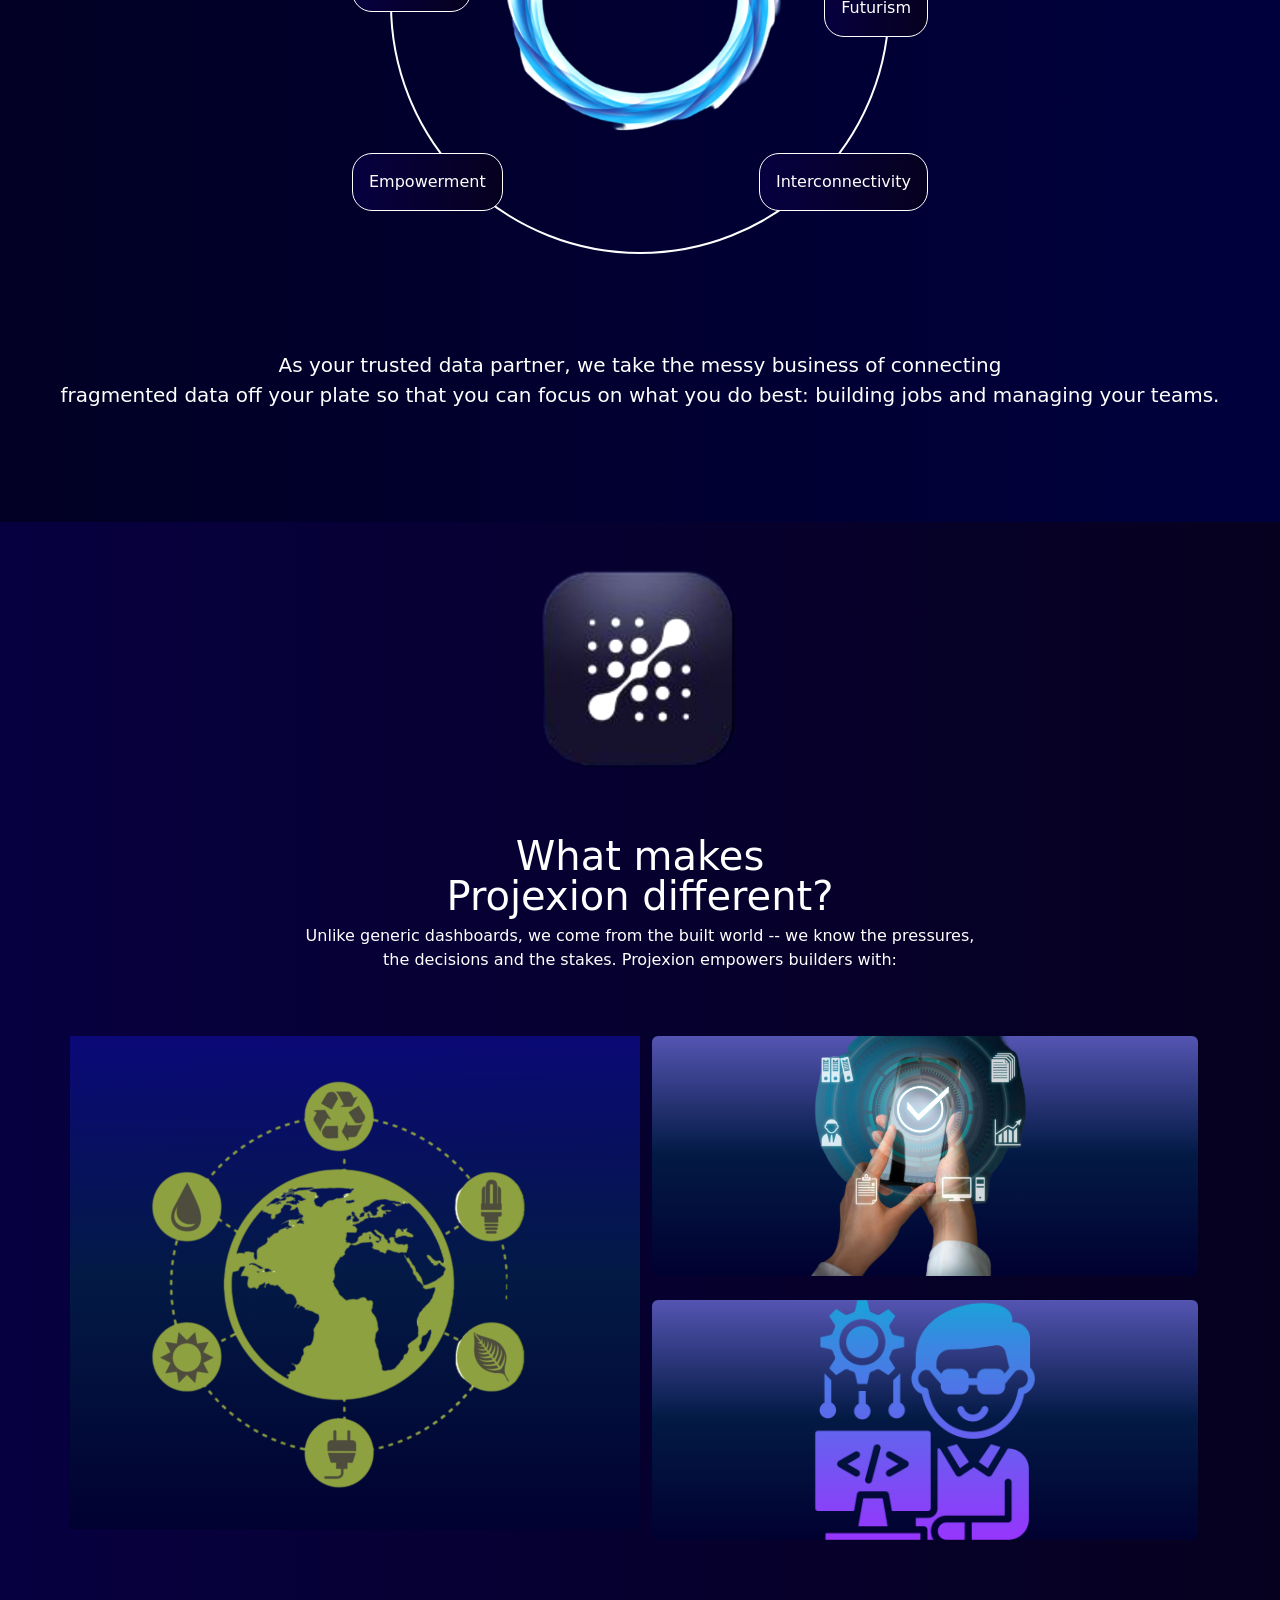
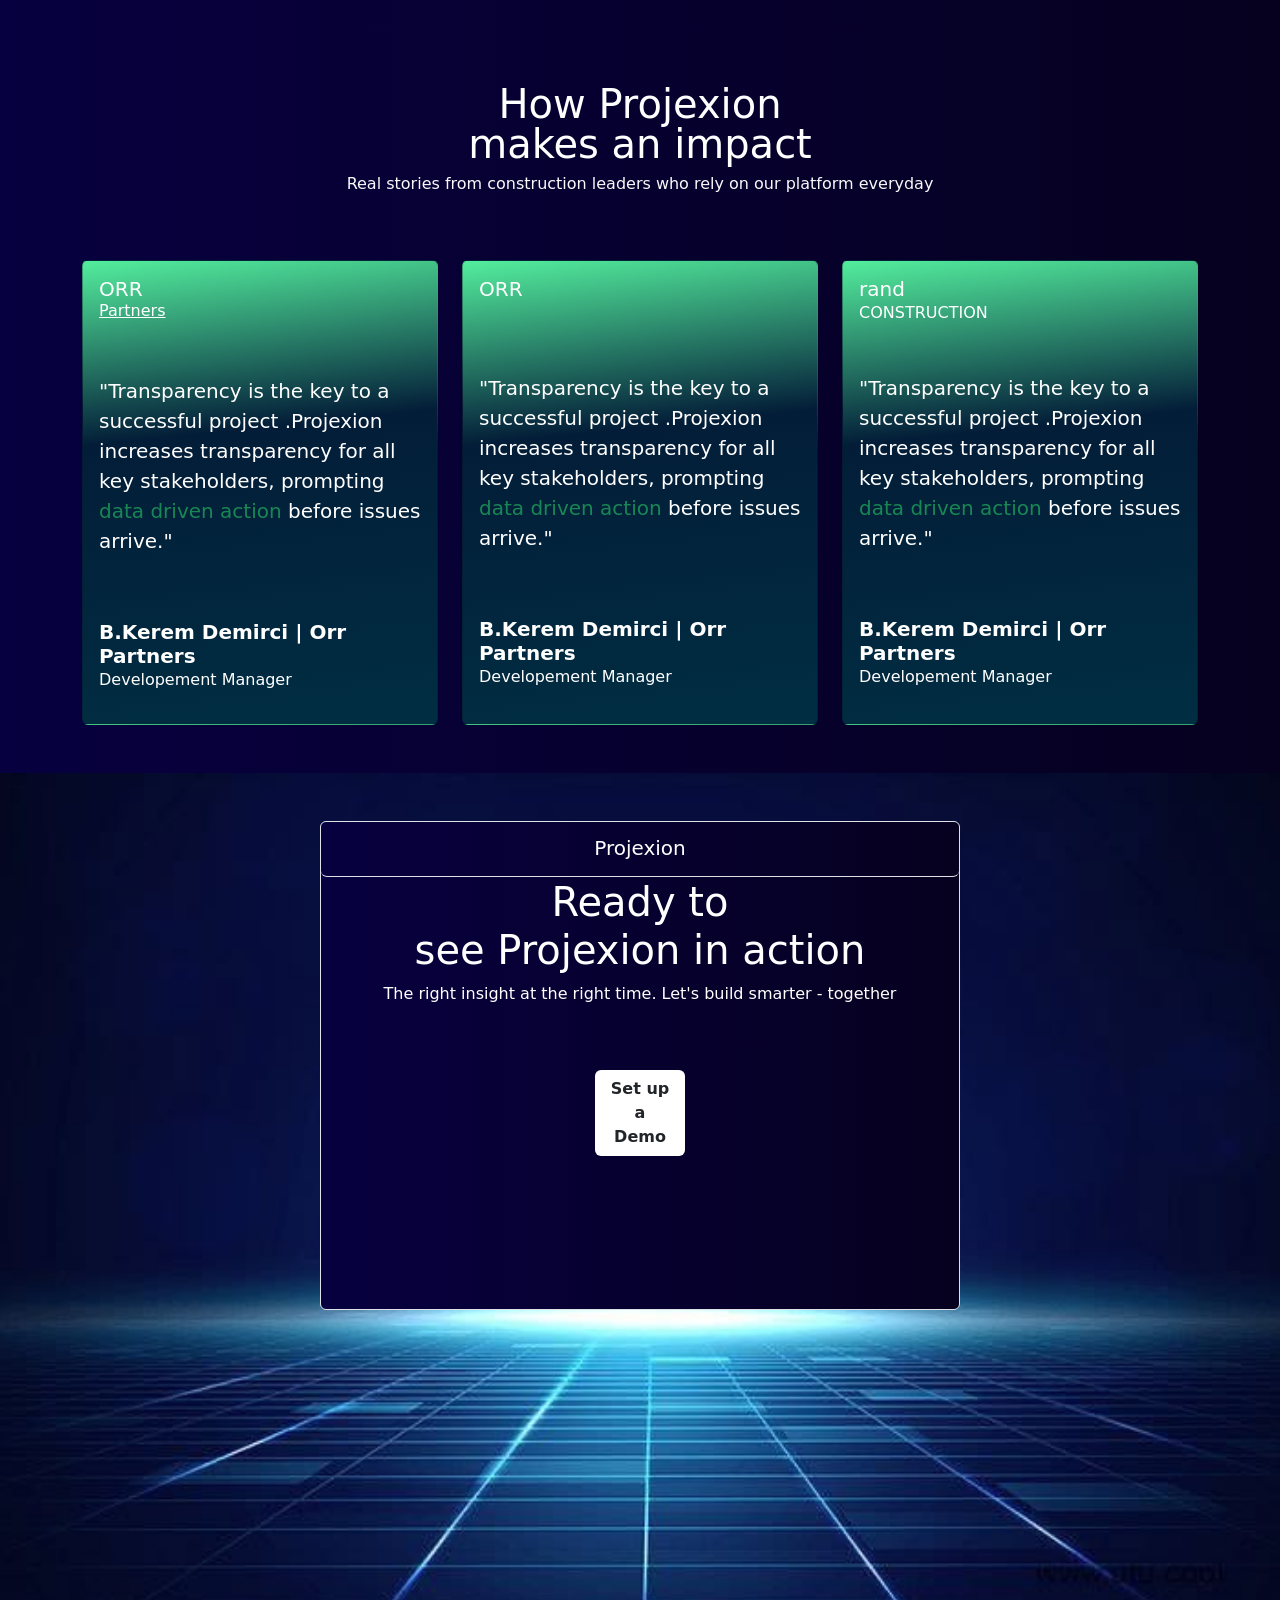
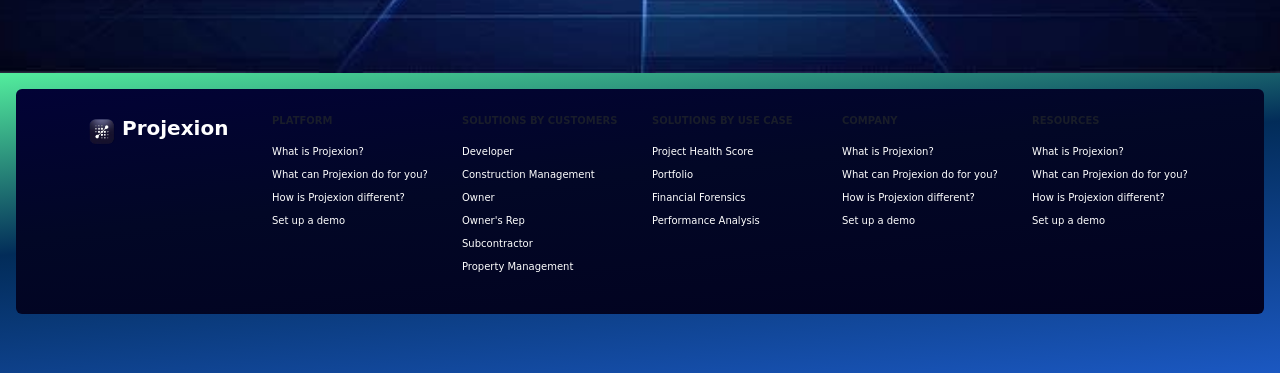
==== commit f9768c32: "I am building projexion" ====
--- a/index.html
+++ b/index.html
@@ -40,14 +40,14 @@
           </a>
         </li>
       </ul>
-        <form class="d-flex gap-3">
-        <button class="btn text-white set fw-bold px-4 " type="submit">
-             <a href="sign.html" class="text-decoration-none text-white">Sign in</a>
-            </button>
-            <button class="btn text-primary bg-white fw-bold px-4 " type="submit">
-          <a href="demo.html" class="text-decoration-none text-primary">Set up a Demo</a>
-        </button>
-      </form>
+        <div class="d-flex gap-3">
+        <a href="sign.html" class="btn text-white set fw-bold px-4 text-decoration-none">
+             Sign in
+            </a>
+            <a href="demo.html" class="btn text-primary bg-white fw-bold px-4 text-decoration-none">
+          Set up a Demo
+        </a>
+      </div>
     </div>
   </div>
 </nav>
@@ -350,7 +350,7 @@
       <h3 class="bg-transparent text-center text-white w-100 px-3 rounded fs-1">Ready to <br>see Projexion in action</h3>
       <p class="text-white text-center">The right insight at the right time. Let's build smarter - together</p>
       <div class="justify-content-center d-flex py-5">
-      <button type="button" class="btn text-dark bg-white w-25 fw-bold" data-bs-toggle="modal" data-bs-target="#demoModal">Set up a Demo</button>
+      <button type="button" class="btn text-dark bg-white fw-bold text-wrap" data-bs-toggle="modal" data-bs-target="#demoModal">Set up a Demo</button>
       </div>
     </div>
    </div>
--- a/index.css
+++ b/index.css
@@ -195,6 +195,11 @@
 .ready .all {
     background: linear-gradient(90deg, rgba(7, 0, 64, 1) 0%, rgba(6, 1, 31, 1) 100%);
 }
+.ready-action button {
+    overflow: hidden;
+    min-width: 70px;
+    max-width: 90px;
+}
 
 @media (max-width: 768px) {
     .hero h1 {
